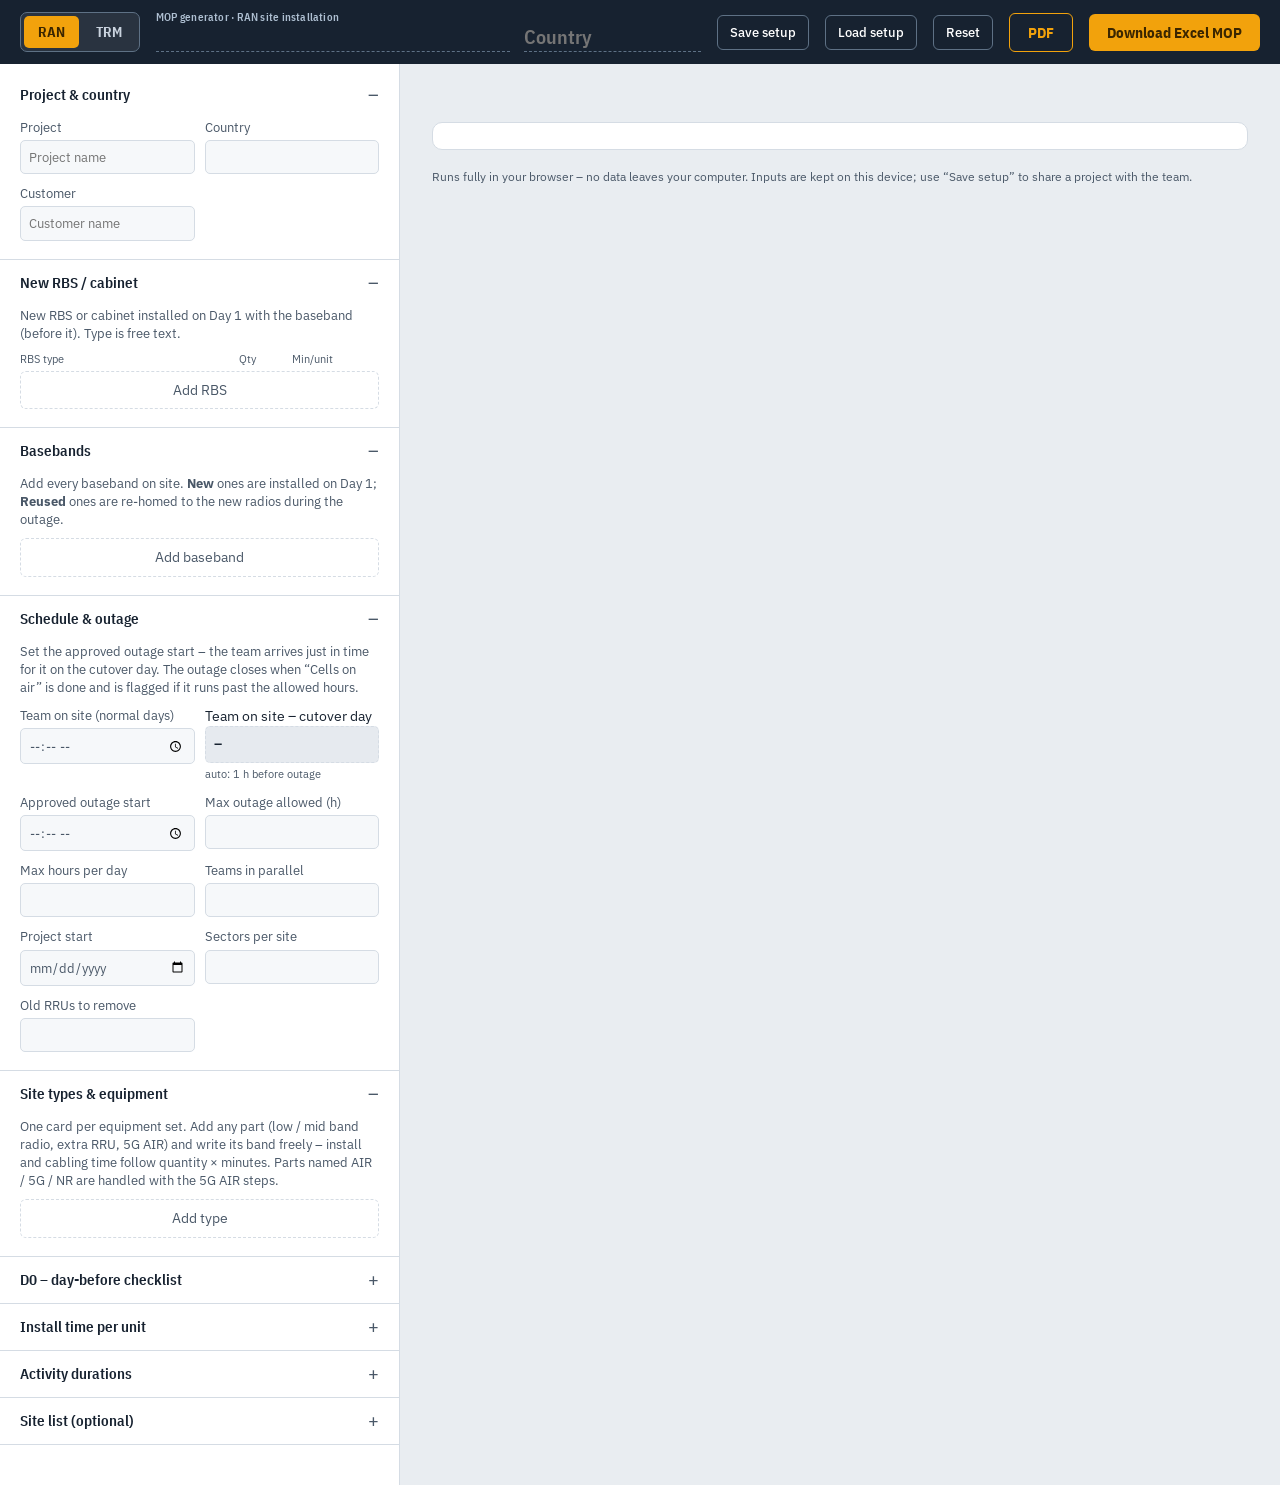
==== index.html @ be4aabaf "UI: Project, Country, Customer fields; remove prefix/weekend/regions" ====
<!doctype html>
<html lang="en">
<head>
<meta charset="utf-8">
<meta name="viewport" content="width=device-width, initial-scale=1, viewport-fit=cover">
<title>MOP Generator – RAN & TRM</title>
<meta name="description" content="Generate time-phased site installation MOPs (Excel) from site types and equipment.">
<meta name="theme-color" content="#172230">
<link rel="manifest" href="manifest.webmanifest">
<link rel="icon" href="icons/icon.svg" type="image/svg+xml">
<link rel="apple-touch-icon" href="icons/icon-192.png">
<link rel="preconnect" href="https://fonts.googleapis.com"><link rel="preconnect" href="https://fonts.gstatic.com" crossorigin>
<link href="https://fonts.googleapis.com/css2?family=IBM+Plex+Sans+Condensed:wght@500;600;700&family=IBM+Plex+Sans:wght@400;500;600&display=swap" rel="stylesheet">
<link rel="stylesheet" href="css/style.css">
</head>
<body>
<div class="start" id="start" hidden>
  <div class="startbox">
    <h1>MOP Generator</h1>
    <p>What are you planning?</p>
    <div class="choices">
      <button class="choice" data-mode="RAN"><b>RAN</b><span>Site installation – radios, 5G AIR, basebands, RBS, cutover</span></button>
      <button class="choice" data-mode="TRM"><b>TRM</b><span>MW link installation – antennas, RAU / ML 6352, ML 66xx IDU, alignment, migration</span></button>
    </div>
    <p class="hint">You can switch any time from the top bar. Each part keeps its own setup.</p>
  </div>
</div>
<header class="bar">
  <div class="seg" role="tablist" aria-label="Domain"><button role="tab" data-mode="RAN">RAN</button><button role="tab" data-mode="TRM">TRM</button></div>
  <div class="mast"><small id="mastSub">MOP generator · site installation</small>
    <div class="titles"><input class="pname" id="pname" data-p="name" aria-label="Project name"><input class="pname cty" data-p="country" list="countries" aria-label="Country" placeholder="Country"></div></div>
  <datalist id="countries"><option>Lebanon</option><option>Egypt</option><option>Saudi Arabia</option><option>United Arab Emirates</option><option>Jordan</option><option>Oman</option><option>Qatar</option><option>Kuwait</option><option>Bahrain</option><option>Iraq</option><option>Palestine</option><option>Türkiye</option><option>South Africa</option><option>Angola</option><option>Zambia</option><option>Kenya</option><option>Nigeria</option><option>Morocco</option><option>Djibouti</option></datalist>
  <button class="ghost" id="exp" title="Save all inputs as a file to share with the team">Save setup</button>
  <label class="ghost" id="impl" title="Load a setup file">Load setup<input type="file" id="imp" accept=".json,application/json" hidden></label>
  <button class="ghost" id="reset" title="Restore the default setup">Reset</button>
  <button class="gen alt" id="pdf" title="Short, easy-to-read MOP for the field team">PDF</button>
  <button class="gen" id="gen">Download Excel MOP</button>
</header>
<div class="wrap">
<aside>
  <details class="sec" open><summary>Project &amp; country</summary><div class="body">
    <div class="grid2">
      <label class="f">Project<input type="text" data-p="name" placeholder="Project name"></label>
      <label class="f">Country<input type="text" data-p="country" list="countries"></label>
      <label class="f">Customer<input type="text" data-p="customer" placeholder="Customer name"></label>
    </div>
  </div></details>
  <details class="sec ran-only" open><summary>New RBS / cabinet</summary><div class="body">
    <p class="hint">New RBS or cabinet installed on Day 1 with the baseband (before it). Type is free text.</p>
    <div class="uh rbh"><span>RBS type</span><span>Qty</span><span>Min/unit</span><span></span></div>
    <div id="rbsList"></div>
    <button class="add" id="addRBS">Add RBS</button>
  </div></details>
  <details class="sec ran-only" open><summary>Basebands</summary><div class="body">
    <p class="hint">Add every baseband on site. <b>New</b> ones are installed on Day 1; <b>Reused</b> ones are re-homed to the new radios during the outage.</p>
    <div id="bbs"></div>
    <button class="add" id="addBB">Add baseband</button>
  </div></details>
  <details class="sec" open><summary>Schedule &amp; outage</summary><div class="body">
    <p class="hint">Set the approved outage start – the team arrives just in time for it on the cutover day. The outage closes when “Cells on air” is done and is flagged if it runs past the allowed hours.</p>
    <div class="grid2">
      
      <label class="f">Team on site (normal days)<input type="time" data-p="arrive"></label>
      <div class="f auto" id="cutLbl">Team on site – cutover day<output id="cutOut">–</output><small>auto: 1 h before outage</small></div>
      <label class="f">Approved outage start<input type="time" data-p="outStart"></label>
      <label class="f">Max outage allowed (h)<input type="number" min="0.5" max="12" step="0.5" data-p="outMax"></label>
      <label class="f">Max hours per day<input type="number" min="4" max="16" step="0.5" data-p="maxHours"></label>
      <label class="f">Teams in parallel<input type="number" min="1" max="30" data-p="teams"></label>
      <label class="f">Project start<input type="date" data-p="startDate"></label>
      <label class="f ran-only">Sectors per site<input type="number" min="1" max="6" data-p="sectors"></label>
      <label class="f ran-only">Old RRUs to remove<input type="number" min="0" max="30" data-p="legacyRRU"></label>
    </div>
  </div></details>
  <details class="sec" open><summary id="typesTitle">Site types &amp; equipment</summary><div class="body">
    <p class="hint trm-only">One card per link type. Pick the swap method (sets the days), then add the parts per link end: antennas (size), radios (RAU / ML 6352) and ML 66xx IDU. Parts named Antenna / dish go to the antenna step, IDU / ML 66xx / NPU / MMU to the indoor step, the rest to the radio step.</p>
    <p class="hint ran-only">One card per equipment set. Add any part (low / mid band radio, extra RRU, 5G AIR) and write its band freely – install and cabling time follow quantity × minutes. Parts named AIR / 5G / NR are handled with the 5G AIR steps.</p>
    <datalist id="roles"></datalist>
    <datalist id="models"></datalist>
    <div id="types"></div>
    <button class="add" id="addType">Add type</button>
  </div></details>
  <details class="sec"><summary>D0 – day-before checklist</summary><div class="body">
    <p class="hint">Off-site preparation the day before (not part of the site timeline). One item per line – printed on the Excel Dashboard.</p>
    <textarea id="d0" rows="6"></textarea>
  </div></details>
  <details class="sec"><summary>Install time per unit</summary><div class="body">
    <p class="hint">Minutes to install one unit (bracket, hoist, fix, ground).</p>
    <div id="equip"></div>
    <button class="add" id="addEq">Add equipment model</button>
    <div style="height:14px"></div>
    <div class="fx"><span>Cabling per radio (min)</span><input type="number" min="0" data-u="cableRadio"></div>
    <div class="fx ran-only"><span>Cabling per AIR (min)</span><input type="number" min="0" data-u="cableAIR"></div>
    <div class="fx ran-only"><span>Dismantle per old RRU (min)</span><input type="number" min="0" data-u="dismantleRRU"></div>
    <div class="fx ran-only"><span>Jumper swap per sector (min)</span><input type="number" min="0" data-u="jumperSector"></div>
  </div></details>
  <details class="sec"><summary>Activity durations</summary><div class="body">
    <p class="hint">Fixed minutes for every other step.</p>
    <div id="fixed"></div>
  </div></details>
  <details class="sec"><summary id="listTitle">Site list (optional)</summary><div class="body">
    <p class="hint ran-only">One site per line: <code>Site ID, Site type, Region</code>. Leave empty to auto-number sites from the counts above.</p>
    <p class="hint trm-only">One link per line: <code>Link ID, Site A, Site B, Link type, Region</code>. Leave empty to auto-number links from the counts above.</p>
    <textarea id="sites" placeholder="LB-001, Type-1, Beirut&#10;LB-002, Type-2, Mount Lebanon"></textarea>
  </div></details>
</aside>
<main>
  <div class="sum" id="sum"></div>
  <div class="totals" id="totals"></div>
  <section class="tl" id="tl" aria-live="polite"></section>
  <p class="foot">Runs fully in your browser – no data leaves your computer. Inputs are kept on this device; use “Save setup” to share a project with the team.</p>
</main>
</div>
<div class="toast" id="toast" role="status"></div>
<datalist id="towerTypes"><option value="Monopole"><option value="Lattice"><option value="Rooftop"><option value="GF (Ground floor)"><option value="Flagpole"><option value="Guyed mast"></datalist>
<datalist id="stepLib"></datalist>

<script src="vendor/exceljs.min.js"></script>
<script src="vendor/jspdf.umd.min.js"></script>
<script src="vendor/jspdf.plugin.autotable.min.js"></script>
<script src="js/core.js"></script>
<script src="js/app.js"></script>
</body>
</html>
---- css/style.css ----
:root{
  --ink:#172230; --ink-2:#4A5868; --line:#D5DCE4; --paper:#E9EDF1; --panel:#FFFFFF; --field:#F6F8FA;
  --amber:#F2A20C; --amber-ink:#3B2600; --red:#D94141; --blue:#3F6FD8; --violet:#8B5CF6; --green:#2F9E44; --teal:#0F766E;
  --shade:#E6EAEF; --focus:#1A73E8;
  --sans:"IBM Plex Sans",system-ui,-apple-system,"Segoe UI",Roboto,Arial,sans-serif;
  --cond:"IBM Plex Sans Condensed","Arial Narrow",var(--sans);
  box-sizing:border-box; padding-top:env(safe-area-inset-top,0px); padding-bottom:env(safe-area-inset-bottom,0px);
}
@media (prefers-color-scheme:dark){:root:not([data-theme="light"]){
  --ink:#E7ECF2; --ink-2:#9AA7B6; --line:#2D3946; --paper:#0F151C; --panel:#17202A; --field:#1D2833; --shade:#222D39; --amber-ink:#2A1A00;}}
:root[data-theme="dark"]{--ink:#E7ECF2; --ink-2:#9AA7B6; --line:#2D3946; --paper:#0F151C; --panel:#17202A; --field:#1D2833; --shade:#222D39; --amber-ink:#2A1A00;}
html{scroll-padding-top:env(safe-area-inset-top,0px)}
*,*::before,*::after{box-sizing:border-box}
body{margin:0;background:var(--paper);color:var(--ink);font:14px/1.45 var(--sans);font-variant-numeric:tabular-nums}
button,input,select,textarea{font:inherit;color:inherit}
:focus-visible{outline:2px solid var(--focus);outline-offset:2px}

/* top bar */
.bar{position:sticky;top:env(safe-area-inset-top,0px);z-index:5;display:flex;gap:16px;align-items:center;padding:12px 20px;background:var(--ink);color:#fff}
[data-theme="dark"] .bar, :root:not([data-theme="light"]) .bar{}
.bar .mast{display:flex;flex-direction:column;min-width:0;flex:1}
.bar .mast small{font:600 11px/1 var(--cond);letter-spacing:.02em;color:#AFC0D2}
.bar input.pname{background:transparent;border:0;border-bottom:1px dashed #5E7185;color:#fff;font:600 20px/1.2 var(--cond);padding:2px 0;min-width:0;width:100%}
.bar .titles{display:flex;gap:14px;align-items:baseline;min-width:0}
.bar .titles .pname{flex:2}.bar .titles .cty{flex:1;max-width:220px;color:var(--amber)}
.bar input.pname:focus{border-bottom-color:var(--amber);outline:none}
.gen{background:var(--amber);color:var(--amber-ink);border:0;border-radius:6px;padding:11px 18px;font:700 15px/1 var(--cond);cursor:pointer;white-space:nowrap}
.gen:hover{filter:brightness(1.06)} .gen:disabled{opacity:.6;cursor:progress}
.ghost{background:transparent;border:1px solid #5E7185;color:#fff;border-radius:6px;padding:10px 12px;cursor:pointer;font:500 13px/1 var(--sans)}

.wrap{display:grid;grid-template-columns:minmax(320px,400px) 1fr;gap:0;min-height:calc(100% - 60px)}
@media (max-width:900px){.wrap{grid-template-columns:1fr}}
aside{border-right:1px solid var(--line);background:var(--panel);padding:8px 0 40px}
main{padding:20px clamp(12px,3vw,32px) 60px;min-width:0}

details.sec{border-bottom:1px solid var(--line)}
details.sec>summary{list-style:none;cursor:pointer;padding:14px 20px;font:600 15px/1.2 var(--cond);display:flex;justify-content:space-between;align-items:center}
details.sec>summary::-webkit-details-marker{display:none}
details.sec>summary::after{content:"+";font:400 18px/1 var(--sans);color:var(--ink-2)}
details.sec[open]>summary::after{content:"–"}
.sec .body{padding:0 20px 18px}
.hint{color:var(--ink-2);font-size:12.5px;margin:0 0 10px}
.grid2{display:grid;grid-template-columns:1fr 1fr;gap:10px}
label.f{display:flex;flex-direction:column;gap:4px;font-size:12.5px;color:var(--ink-2);min-width:0}
.grid2>*,.tcard .row>*,.tcard .head>*,.eq>*,.fx>*{min-width:0}
input[type=text],input[type=number],input[type=time],input[type=date],select,textarea{background:var(--field);border:1px solid var(--line);border-radius:5px;padding:7px 8px;width:100%;min-width:0}
textarea{min-height:110px;resize:vertical;font-size:13px}
input[type=number]{text-align:right}

.tcard{border:1px solid var(--line);border-left:5px solid var(--c);border-radius:6px;padding:10px 12px;margin-bottom:10px;background:var(--panel)}
.tcard .row{display:grid;grid-template-columns:1fr 64px;gap:8px;margin-top:6px;align-items:end}
.tcard .head{display:grid;grid-template-columns:1fr 70px 30px;gap:8px;align-items:end}
.tcard .chk{display:flex;gap:8px;align-items:center;margin-top:8px;font-size:12.5px;color:var(--ink-2)}
.x{background:none;border:0;color:var(--ink-2);font-size:18px;cursor:pointer;padding:4px}
.x:hover{color:var(--red)}
.add{background:none;border:1px dashed var(--line);border-radius:6px;padding:8px;width:100%;cursor:pointer;color:var(--ink-2)}
.add:hover{border-color:var(--ink-2);color:var(--ink)}
.eq{display:grid;grid-template-columns:1fr 70px 64px 26px;gap:6px;margin-bottom:6px;align-items:center}
.fx{display:grid;grid-template-columns:1fr 64px;gap:6px;align-items:center;font-size:12.5px;margin-bottom:4px}

/* summary */
.sum{display:grid;grid-template-columns:repeat(auto-fit,minmax(220px,1fr));gap:12px;margin-bottom:22px}
.tile{background:var(--panel);border:1px solid var(--line);border-radius:8px;padding:12px 14px;cursor:pointer;text-align:left;position:relative}
.tile[aria-pressed="true"]{outline:2px solid var(--c);outline-offset:-1px}
.tile .nm{font:700 16px/1 var(--cond);display:flex;gap:8px;align-items:center}
.tile .nm i{width:10px;height:10px;border-radius:2px;background:var(--c);display:inline-block}
.tile .eqt{font-size:12px;color:var(--ink-2);margin:4px 0 10px;min-height:32px}
.tile dl{display:grid;grid-template-columns:repeat(3,1fr);margin:0;gap:4px}
.tile dt{font-size:11px;color:var(--ink-2)} .tile dd{margin:0;font:600 17px/1.1 var(--cond)}
.tile dd.o{color:var(--red)}
.tile .flag{display:block;margin-top:10px;font-size:11.5px;font-weight:600;color:var(--green)}
.tile .flag.bad{color:var(--red)}
.totals{display:flex;flex-wrap:wrap;gap:8px 28px;margin:-6px 0 22px;color:var(--ink-2);font-size:13px}
.totals b{color:var(--ink);font:600 15px var(--cond)}

/* timeline hero */
.tl{background:var(--panel);border:1px solid var(--line);border-radius:10px;padding:18px 18px 8px}
.tl h2{font:700 22px/1.15 var(--cond);margin:0 0 2px}
.tl .sub{color:var(--ink-2);font-size:13px;margin-bottom:12px}
.legend{display:flex;flex-wrap:wrap;gap:14px;font-size:12px;color:var(--ink-2);margin-bottom:12px}
.legend span::before{content:"";display:inline-block;width:12px;height:8px;border-radius:2px;margin-right:6px;background:var(--k)}
.day{margin:14px 0 18px}
.dayhead{display:flex;justify-content:space-between;align-items:baseline;gap:10px;border-bottom:2px solid var(--ink);padding-bottom:6px;margin-bottom:6px}
.dayhead b{font:700 15px/1.2 var(--cond)} .dayhead span{font:600 13px var(--cond);color:var(--ink-2);white-space:nowrap}
.dayhead span.bad{color:var(--red)}
.scale,.lane{display:grid;grid-template-columns:minmax(120px,210px) 1fr;gap:10px;align-items:center}
.scale .ticks{position:relative;height:18px;font-size:10.5px;color:var(--ink-2)}
.scale .ticks span{position:absolute;transform:translateX(-50%)}
.lane{min-height:24px;border-top:1px solid var(--shade)}
.lane .lb{font-size:12.5px;white-space:nowrap;overflow:hidden;text-overflow:ellipsis}
.lane .lb em{font-style:normal;color:var(--ink-2);margin-right:6px}
.track{position:relative;height:24px;background:linear-gradient(to right,var(--shade) 1px,transparent 1px) 0 0/var(--hr) 100%}
.track .over{position:absolute;top:0;bottom:0;background:repeating-linear-gradient(45deg,transparent 0 5px,rgba(217,65,65,.10) 5px 10px)}
.track .ob{position:absolute;top:0;bottom:0;background:rgba(217,65,65,.08);border-left:1px dashed var(--red);border-right:1px dashed var(--red)}
.bar-a{position:absolute;top:5px;height:14px;border-radius:3px;background:var(--k);font:600 10px/14px var(--cond);color:#fff;padding:0 4px;white-space:nowrap;overflow:hidden;min-width:3px}
.skip{opacity:.45}
.tl .note{font-size:12.5px;color:var(--ink-2);border-top:1px solid var(--line);padding:10px 0 6px;margin-top:8px}

.toast{position:fixed;left:50%;bottom:calc(20px + env(safe-area-inset-bottom,0px));transform:translateX(-50%);background:var(--ink);color:var(--paper);padding:10px 16px;border-radius:6px;font-size:13.5px;opacity:0;pointer-events:none;transition:opacity .2s}
.toast.show{opacity:1}
@media (prefers-reduced-motion:reduce){.toast{transition:none}}
@media (max-width:900px){main{order:-1}aside{border-right:0;border-top:1px solid var(--line)}}
@media (max-width:600px){.scale,.lane{grid-template-columns:96px 1fr}.bar{flex-wrap:wrap}.bar .mast{flex:1 1 100%}.gen{flex:1}.bar .titles{flex-direction:column;gap:2px}.bar .titles .cty{max-width:none;font-size:15px}}
label.ghost{display:inline-flex;align-items:center}
@media (max-width:600px){.ghost{padding:8px 9px;font-size:12px}}
.foot{color:var(--ink-2);font-size:12px;margin-top:18px}

.bb{display:grid;grid-template-columns:1fr 96px 66px 44px 22px;gap:6px;margin-bottom:6px;align-items:center}
.bb>*{min-width:0}
.track .aw{position:absolute;top:0;bottom:0;background:rgba(47,158,68,.12);border-left:2px solid rgba(47,158,68,.6);border-right:2px solid rgba(47,158,68,.6)}

.gen.alt{background:transparent;color:var(--amber);border:1px solid var(--amber)}
.gen.alt:hover{background:rgba(242,162,12,.12)}
.f.auto output{display:block;background:var(--shade);border:1px dashed var(--line);border-radius:5px;padding:7px 8px;font-weight:600;color:var(--ink)}
.f.auto small{font-size:11px;color:var(--ink-2)}

.uh,.un,.rb{display:grid;grid-template-columns:1fr 1.5fr 46px 52px 22px;gap:5px;align-items:center}
.un{grid-template-columns:1fr 46px 52px 22px;grid-template-areas:"role qty min x" "model model model model" "kind kind kind kind";padding:6px 0 4px;border-top:1px dashed var(--line)}
.un [data-uk="role"]{grid-area:role;font-weight:600}.un [data-uk="model"]{grid-area:model}.un [data-uk="qty"]{grid-area:qty}.un [data-uk="min"]{grid-area:min}.un .x{grid-area:x}.un .kind{grid-area:kind}
.uh:not(.rbh){grid-template-columns:1fr 46px 52px 22px}
.uh{font-size:11px;color:var(--ink-2);margin:8px 0 3px}
.un{margin-bottom:2px}.un>*,.rb>*{min-width:0}
.un .kind{grid-column:1/-1;font-style:normal;font-size:10.5px;color:var(--ink-2);margin:-1px 0 5px 2px}
.un .kind.air{color:var(--violet)}
.rb,.rbh{grid-template-columns:1fr 48px 60px 22px}.rb{margin-bottom:6px}
.add.sm{padding:5px;font-size:12.5px;margin-top:4px}

body[data-mode="TRM"] .ran-only{display:none!important}
body:not([data-mode="TRM"]) .trm-only{display:none!important}
.seg{display:inline-flex;background:rgba(255,255,255,.08);border:1px solid #5E7185;border-radius:7px;padding:3px;gap:3px}
.seg button{background:transparent;border:0;color:#C9D3DE;font:700 14px/1 var(--cond);padding:9px 14px;border-radius:5px;cursor:pointer}
.seg button[aria-selected="true"]{background:var(--amber);color:var(--amber-ink)}
.start{position:fixed;inset:0;z-index:20;background:rgba(15,21,28,.72);display:grid;place-items:center;padding:20px}
.start[hidden]{display:none}
.startbox{background:var(--panel);color:var(--ink);border-radius:12px;max-width:720px;width:100%;padding:28px}
.startbox h1{font:700 30px/1.1 var(--cond);margin:0 0 4px}
.startbox>p{margin:0 0 16px;color:var(--ink-2)}
.choices{display:grid;grid-template-columns:1fr 1fr;gap:14px;margin-bottom:14px}
@media (max-width:600px){.choices{grid-template-columns:1fr}}
.choice{text-align:left;border:2px solid var(--line);background:var(--field);border-radius:10px;padding:18px;cursor:pointer;display:flex;flex-direction:column;gap:6px;color:var(--ink)}
.choice:hover{border-color:var(--amber)}
.choice b{font:700 26px/1 var(--cond)}.choice span{font-size:13.5px;color:var(--ink-2)}
.opts{display:grid;grid-template-columns:1fr;gap:6px;margin-top:8px}
.opts .chk{margin-top:0}
.un .kind.ant{color:var(--amber)}.un .kind.idu{color:var(--blue)}

.tile dl.many{grid-template-columns:repeat(auto-fit,minmax(44px,1fr))!important;gap:2px}
.tile dl.many dd{font-size:14.5px}.tile dl.many dt{font-size:10.5px;white-space:nowrap}

.opts.two{grid-template-columns:1fr 92px}
.scale,.lane{grid-template-columns:minmax(120px,210px) 1fr 150px}
.lane .ed{display:flex;gap:4px;align-items:center;justify-content:flex-end;opacity:.35;transition:opacity .15s}
.lane:hover .ed,.lane .ed:focus-within{opacity:1}
.lane .ed select,.lane .ed input{padding:2px 4px;font-size:11.5px;height:24px}
.lane .ed select{width:52px}.lane .ed input{width:52px}
.lane .ed .x{font-size:15px;padding:0 4px}
.tg{font-style:normal;font-size:10px;font-weight:700;margin-left:6px;padding:1px 5px;border-radius:3px}
.tg.add{background:#D3F9D8;color:#2B8A3E}.tg.mvd{background:#E7F0FF;color:#3F6FD8}
.addrow{display:grid;grid-template-columns:1.6fr 1fr 60px 1.3fr auto auto;gap:6px;margin:6px 0 2px;align-items:center}
.addrow input,.addrow select{padding:4px 6px;font-size:12.5px}
.addrow .ao{font-size:12px;color:var(--red);white-space:nowrap}
.tlhead{display:flex;justify-content:space-between;align-items:center;gap:10px;flex-wrap:wrap}
.tlbtn{display:flex;gap:6px}
.ghost2{background:var(--field);border:1px solid var(--line);border-radius:6px;padding:7px 10px;cursor:pointer;font:600 12.5px var(--sans);color:var(--ink)}
.ghost2:hover{border-color:var(--ink-2)}
.removed{margin:8px 0;font-size:12.5px;color:var(--ink-2);display:flex;flex-wrap:wrap;gap:6px;align-items:center}
.chip{background:var(--field);border:1px dashed var(--line);border-radius:12px;padding:3px 9px;font-size:12px;cursor:pointer;color:var(--ink)}
@media (max-width:760px){.scale,.lane{grid-template-columns:90px 1fr 118px}.addrow{grid-template-columns:1fr 1fr}.lane .ed{opacity:1}}

.twr{display:grid;grid-template-columns:1fr 86px;gap:6px;margin-bottom:6px}
.hint.sm.twr-h{margin-top:0;margin-bottom:8px}
.bgopts{padding:8px;background:var(--panel);border:1px solid var(--line);border-radius:8px;margin-top:4px;display:flex;flex-wrap:wrap;gap:8px;font-size:12.5px}
.bgopts label{display:flex;align-items:center;gap:5px;cursor:pointer;white-space:nowrap}
.balwrap{position:relative;display:inline-block}
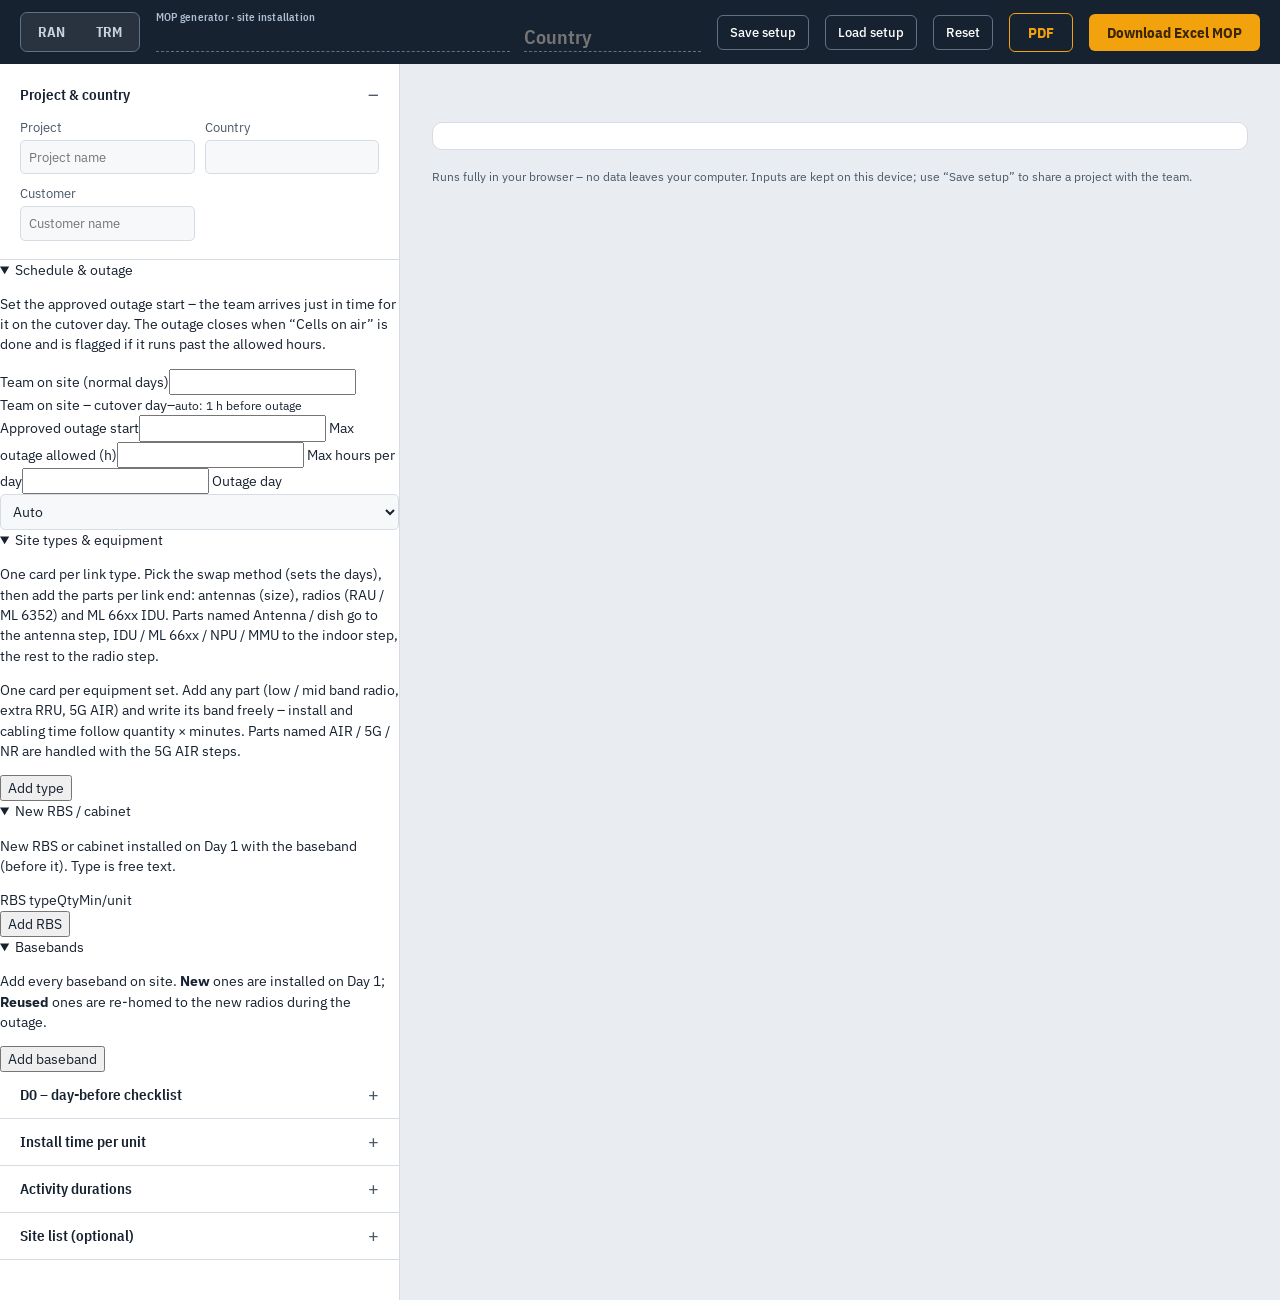
==== commit c1420268: "remove RBS" ====
--- a/index.html
+++ b/index.html
@@ -45,39 +45,36 @@
       <label class="f">Customer<input type="text" data-p="customer" placeholder="Customer name"></label>
     </div>
   </div></details>
-  <details class="sec ran-only" open><summary>New RBS / cabinet</summary><div class="body">
-    <p class="hint">New RBS or cabinet installed on Day 1 with the baseband (before it). Type is free text.</p>
-    <div class="uh rbh"><span>RBS type</span><span>Qty</span><span>Min/unit</span><span></span></div>
-    <div id="rbsList"></div>
-    <button class="add" id="addRBS">Add RBS</button>
-  </div></details>
-  <details class="sec ran-only" open><summary>Basebands</summary><div class="body">
-    <p class="hint">Add every baseband on site. <b>New</b> ones are installed on Day 1; <b>Reused</b> ones are re-homed to the new radios during the outage.</p>
-    <div id="bbs"></div>
-    <button class="add" id="addBB">Add baseband</button>
-  </div></details>
-  <details class="sec" open><summary>Schedule &amp; outage</summary><div class="body">
-    <p class="hint">Set the approved outage start – the team arrives just in time for it on the cutover day. The outage closes when “Cells on air” is done and is flagged if it runs past the allowed hours.</p>
-    <div class="grid2">
-      
-      <label class="f">Team on site (normal days)<input type="time" data-p="arrive"></label>
-      <div class="f auto" id="cutLbl">Team on site – cutover day<output id="cutOut">–</output><small>auto: 1 h before outage</small></div>
-      <label class="f">Approved outage start<input type="time" data-p="outStart"></label>
-      <label class="f">Max outage allowed (h)<input type="number" min="0.5" max="12" step="0.5" data-p="outMax"></label>
-      <label class="f">Max hours per day<input type="number" min="4" max="16" step="0.5" data-p="maxHours"></label>
-      <label class="f">Teams in parallel<input type="number" min="1" max="30" data-p="teams"></label>
-      <label class="f">Project start<input type="date" data-p="startDate"></label>
-      <label class="f ran-only">Sectors per site<input type="number" min="1" max="6" data-p="sectors"></label>
-      <label class="f ran-only">Old RRUs to remove<input type="number" min="0" max="30" data-p="legacyRRU"></label>
+  <details class=”sec” open><summary>Schedule &amp; outage</summary><div class=”body”>
+    <p class=”hint”>Set the approved outage start – the team arrives just in time for it on the cutover day. The outage closes when “Cells on air” is done and is flagged if it runs past the allowed hours.</p>
+    <div class=”grid2”>
+
+      <label class=”f”>Team on site (normal days)<input type=”time” data-p=”arrive”></label>
+      <div class=”f auto” id=”cutLbl”>Team on site – cutover day<output id=”cutOut”>–</output><small>auto: 1 h before outage</small></div>
+      <label class=”f”>Approved outage start<input type=”time” data-p=”outStart”></label>
+      <label class=”f”>Max outage allowed (h)<input type=”number” min=”0.5” max=”12” step=”0.5” data-p=”outMax”></label>
+      <label class=”f”>Max hours per day<input type=”number” min=”4” max=”16” step=”0.5” data-p=”maxHours”></label>
+      <label class=”f ran-only”>Outage day<select data-p=”cutDay”><option value=”0”>Auto</option><option value=”1”>Day 1</option><option value=”2”>Day 2</option><option value=”3”>Day 3</option><option value=”4”>Day 4</option></select></label>
     </div>
   </div></details>
-  <details class="sec" open><summary id="typesTitle">Site types &amp; equipment</summary><div class="body">
-    <p class="hint trm-only">One card per link type. Pick the swap method (sets the days), then add the parts per link end: antennas (size), radios (RAU / ML 6352) and ML 66xx IDU. Parts named Antenna / dish go to the antenna step, IDU / ML 66xx / NPU / MMU to the indoor step, the rest to the radio step.</p>
-    <p class="hint ran-only">One card per equipment set. Add any part (low / mid band radio, extra RRU, 5G AIR) and write its band freely – install and cabling time follow quantity × minutes. Parts named AIR / 5G / NR are handled with the 5G AIR steps.</p>
-    <datalist id="roles"></datalist>
-    <datalist id="models"></datalist>
-    <div id="types"></div>
-    <button class="add" id="addType">Add type</button>
+  <details class=”sec” open><summary id=”typesTitle”>Site types &amp; equipment</summary><div class=”body”>
+    <p class=”hint trm-only”>One card per link type. Pick the swap method (sets the days), then add the parts per link end: antennas (size), radios (RAU / ML 6352) and ML 66xx IDU. Parts named Antenna / dish go to the antenna step, IDU / ML 66xx / NPU / MMU to the indoor step, the rest to the radio step.</p>
+    <p class=”hint ran-only”>One card per equipment set. Add any part (low / mid band radio, extra RRU, 5G AIR) and write its band freely – install and cabling time follow quantity × minutes. Parts named AIR / 5G / NR are handled with the 5G AIR steps.</p>
+    <datalist id=”roles”></datalist>
+    <datalist id=”models”></datalist>
+    <div id=”types”></div>
+    <button class=”add” id=”addType”>Add type</button>
+  </div></details>
+  <details class=”sec ran-only” open><summary>New RBS / cabinet</summary><div class=”body”>
+    <p class=”hint”>New RBS or cabinet installed on Day 1 with the baseband (before it). Type is free text.</p>
+    <div class=”uh rbh”><span>RBS type</span><span>Qty</span><span>Min/unit</span><span></span></div>
+    <div id=”rbsList”></div>
+    <button class=”add” id=”addRBS”>Add RBS</button>
+  </div></details>
+  <details class=”sec ran-only” open><summary>Basebands</summary><div class=”body”>
+    <p class=”hint”>Add every baseband on site. <b>New</b> ones are installed on Day 1; <b>Reused</b> ones are re-homed to the new radios during the outage.</p>
+    <div id=”bbs”></div>
+    <button class=”add” id=”addBB”>Add baseband</button>
   </div></details>
   <details class="sec"><summary>D0 – day-before checklist</summary><div class="body">
     <p class="hint">Off-site preparation the day before (not part of the site timeline). One item per line – printed on the Excel Dashboard.</p>
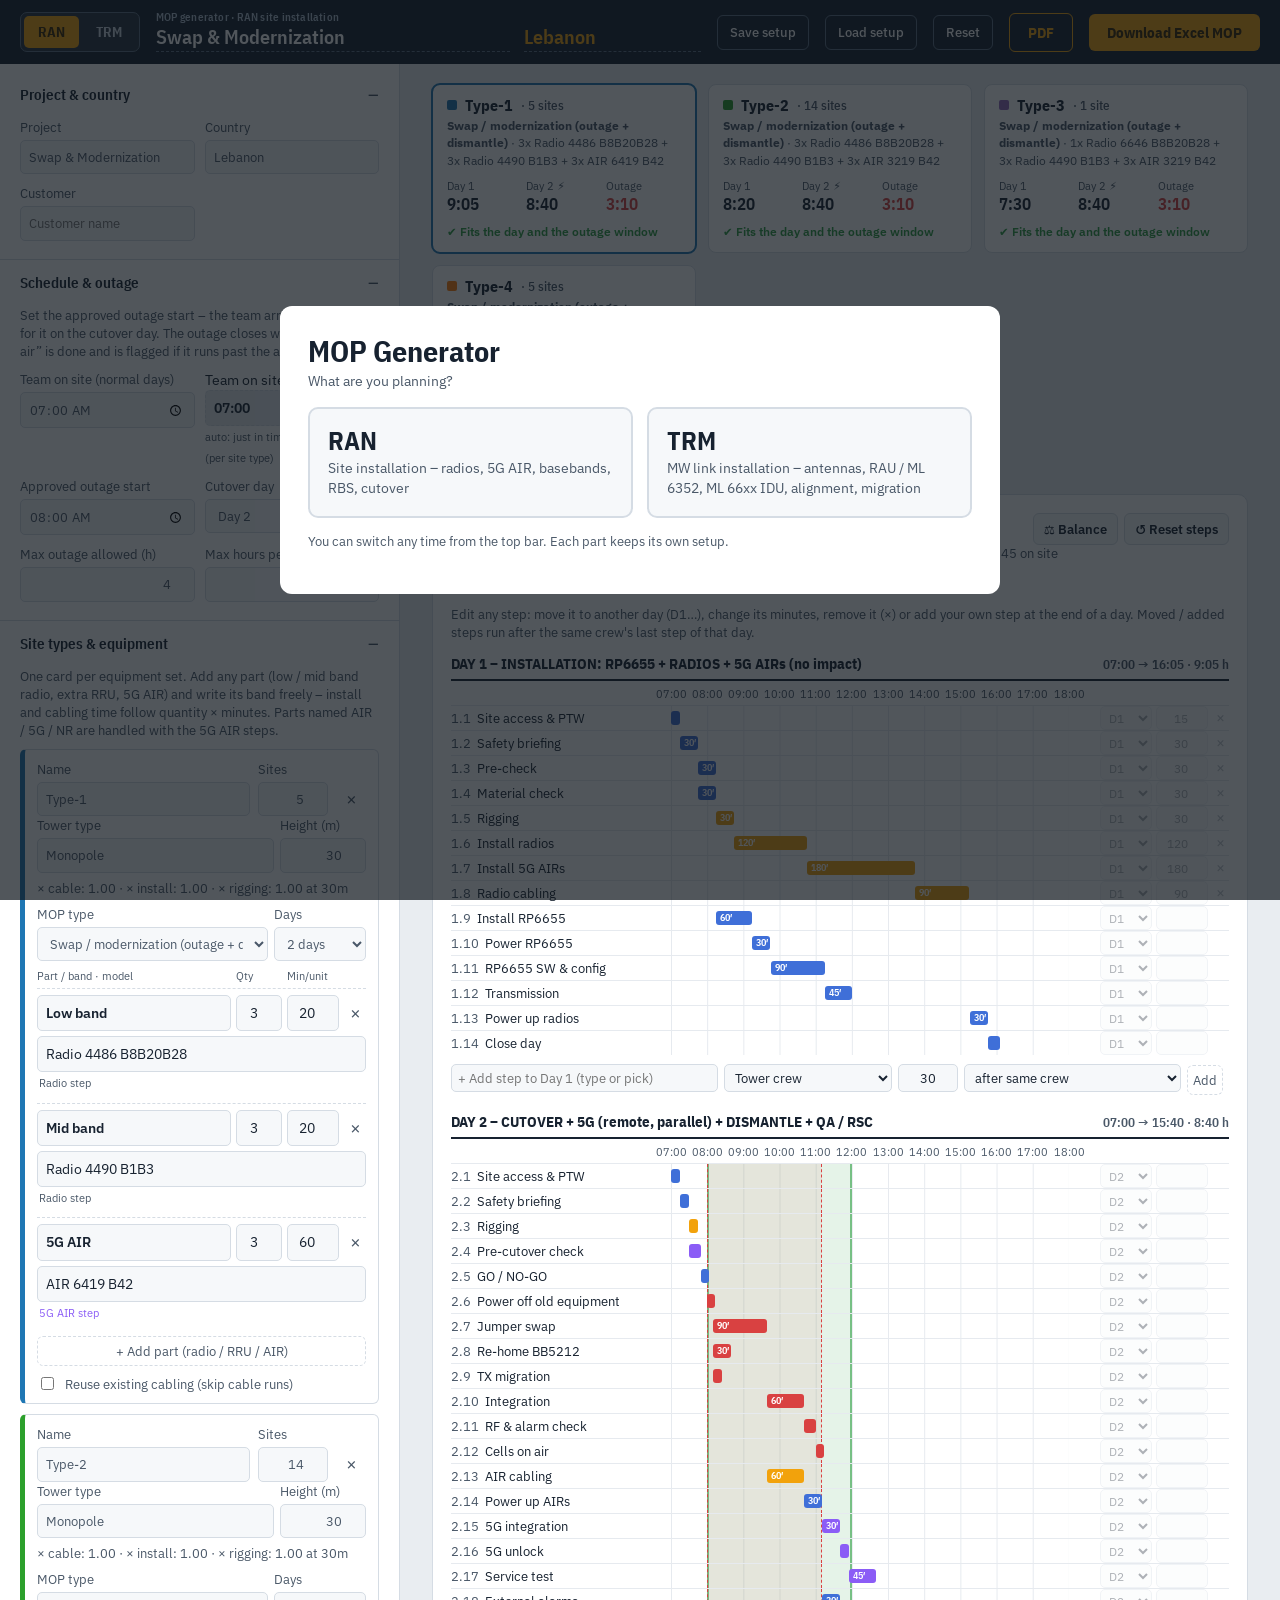
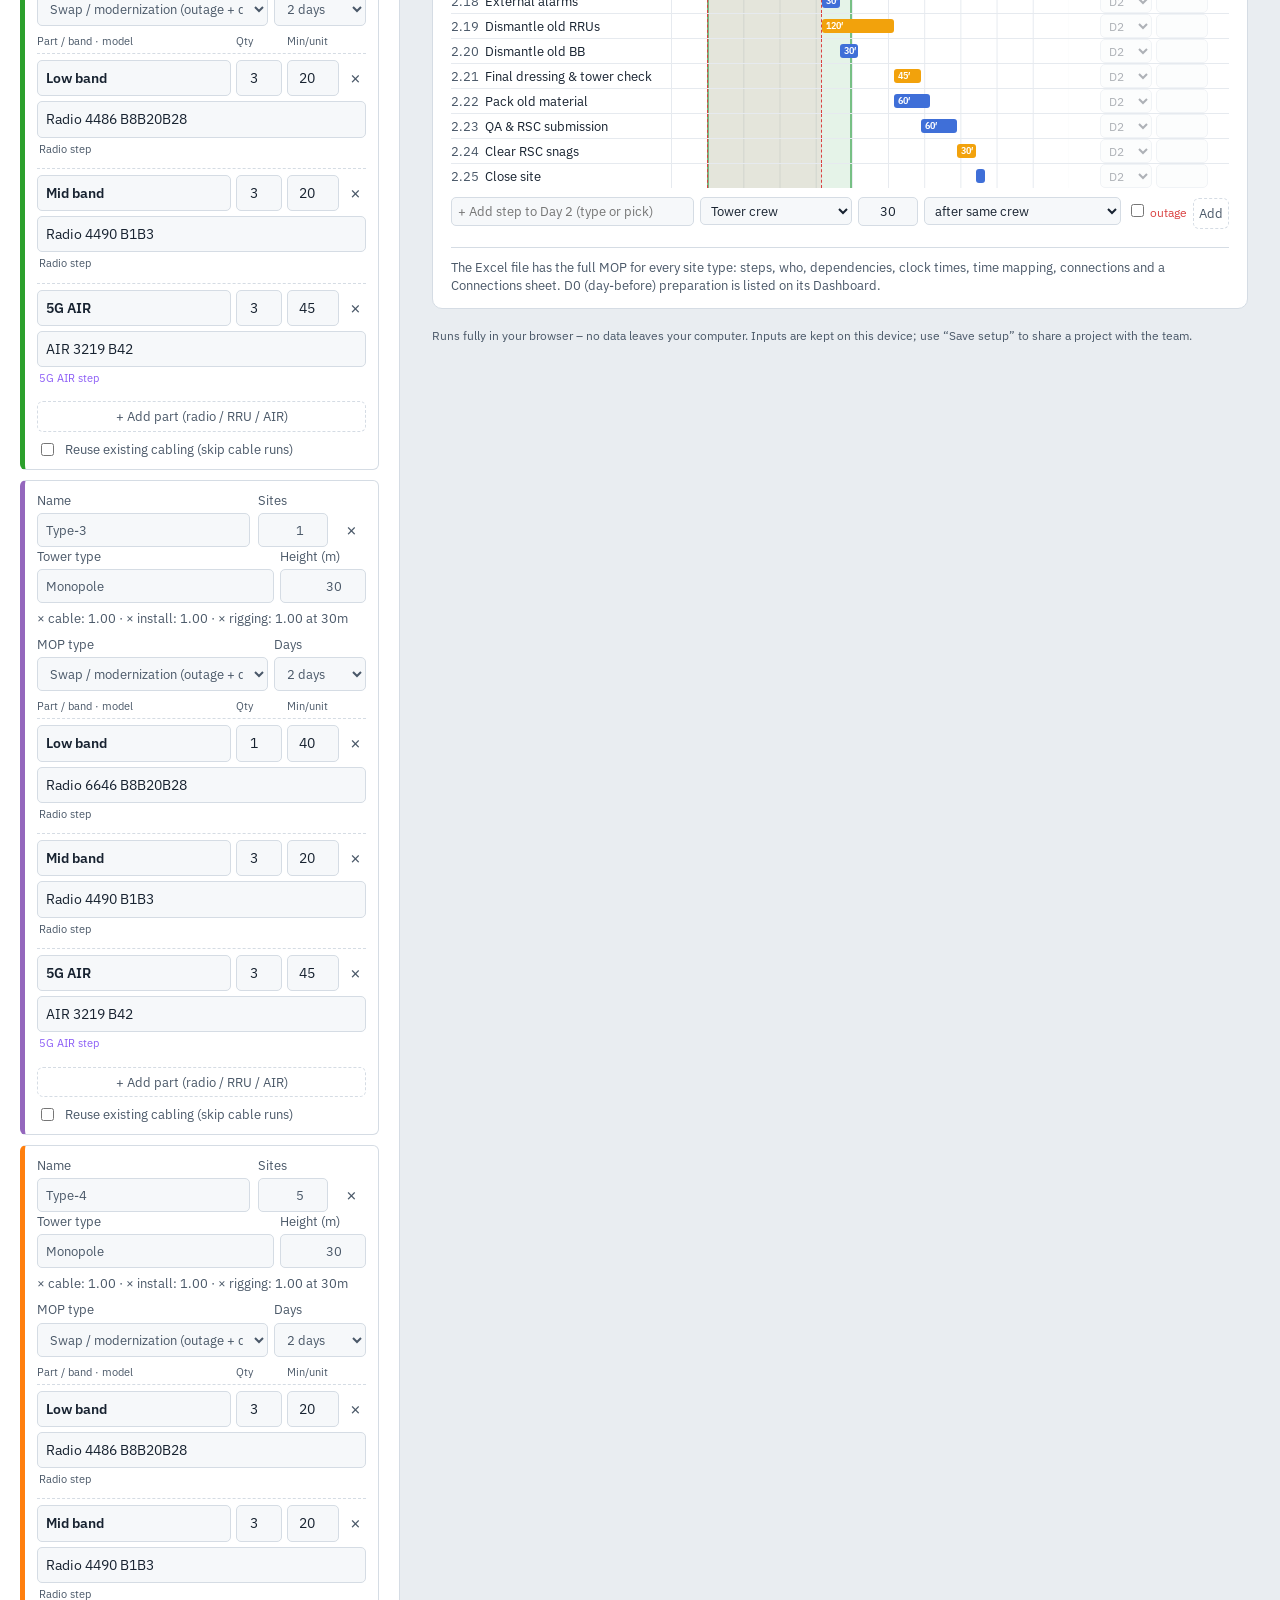
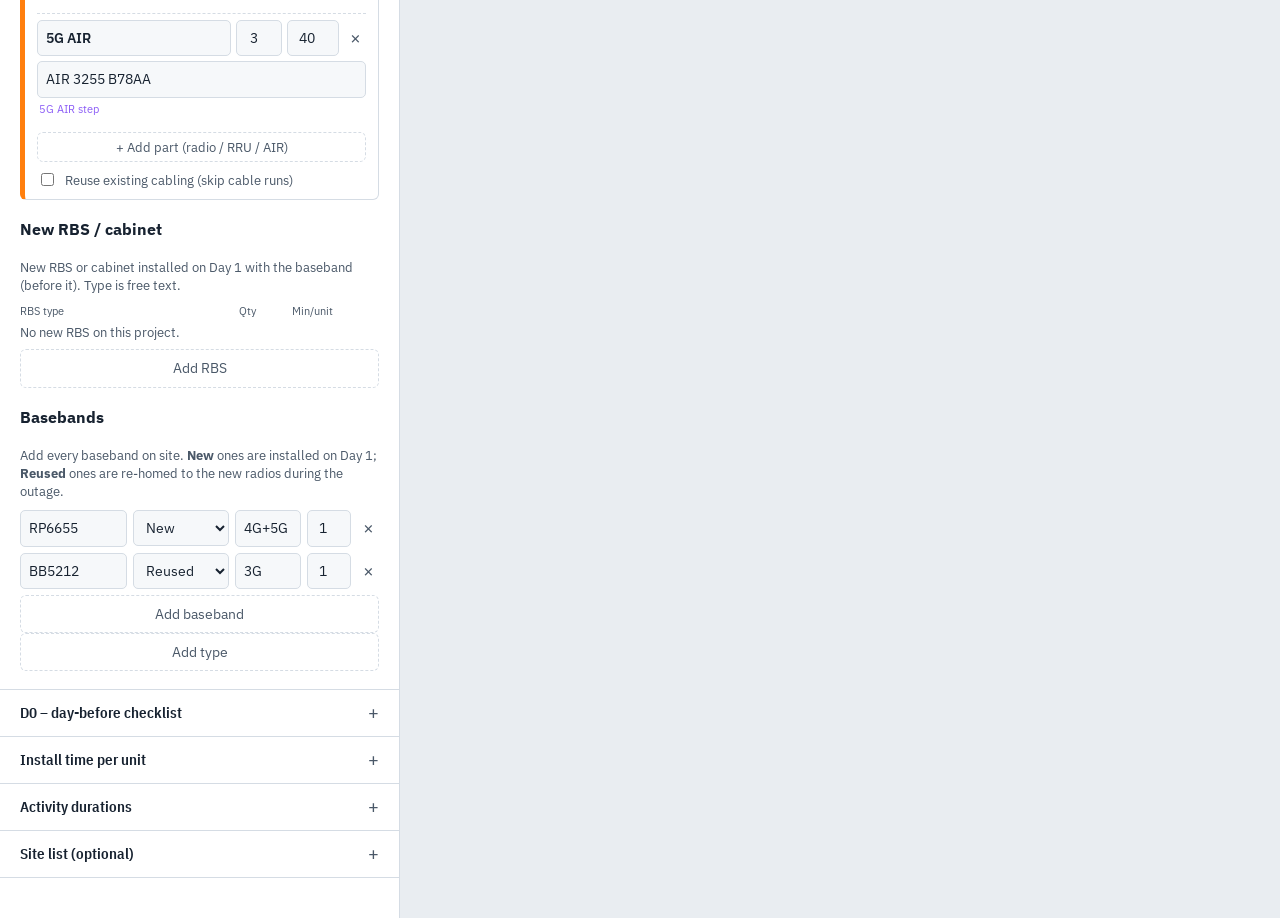
==== commit d3c8308f: "try bug" ====
--- a/index.html
+++ b/index.html
@@ -45,36 +45,30 @@
       <label class="f">Customer<input type="text" data-p="customer" placeholder="Customer name"></label>
     </div>
   </div></details>
-  <details class=”sec” open><summary>Schedule &amp; outage</summary><div class=”body”>
-    <p class=”hint”>Set the approved outage start – the team arrives just in time for it on the cutover day. The outage closes when “Cells on air” is done and is flagged if it runs past the allowed hours.</p>
-    <div class=”grid2”>
-
-      <label class=”f”>Team on site (normal days)<input type=”time” data-p=”arrive”></label>
-      <div class=”f auto” id=”cutLbl”>Team on site – cutover day<output id=”cutOut”>–</output><small>auto: 1 h before outage</small></div>
-      <label class=”f”>Approved outage start<input type=”time” data-p=”outStart”></label>
-      <label class=”f”>Max outage allowed (h)<input type=”number” min=”0.5” max=”12” step=”0.5” data-p=”outMax”></label>
-      <label class=”f”>Max hours per day<input type=”number” min=”4” max=”16” step=”0.5” data-p=”maxHours”></label>
-      <label class=”f ran-only”>Outage day<select data-p=”cutDay”><option value=”0”>Auto</option><option value=”1”>Day 1</option><option value=”2”>Day 2</option><option value=”3”>Day 3</option><option value=”4”>Day 4</option></select></label>
+  <details class="sec" open><summary>Schedule &amp; outage</summary><div class="body">
+    <p class="hint">Set the approved outage start – the team arrives just in time for it on the cutover day. The outage closes when “Cells on air” is done and is flagged if it runs past the allowed hours.</p>
+    <div class="grid2">
+      
+      <label class="f">Team on site (normal days)<input type="time" data-p="arrive"></label>
+      <div class="f auto" id="cutLbl">Team on site – cutover day<output id="cutOut">–</output><small>auto: 1 h before outage</small></div>
+      <label class="f">Approved outage start<input type="time" data-p="outStart"></label>
+      <label class="f ran-only">Cutover day<select data-p="outageDay"><option value="0">No outage</option><option value="1">Day 1</option><option value="2">Day 2</option><option value="3">Day 3</option><option value="4">Day 4</option></select></label>
+      <label class="f">Max outage allowed (h)<input type="number" min="0.5" max="12" step="0.5" data-p="outMax"></label>
+      <label class="f">Max hours per day<input type="number" min="4" max="16" step="0.5" data-p="maxHours"></label>
     </div>
   </div></details>
-  <details class=”sec” open><summary id=”typesTitle”>Site types &amp; equipment</summary><div class=”body”>
-    <p class=”hint trm-only”>One card per link type. Pick the swap method (sets the days), then add the parts per link end: antennas (size), radios (RAU / ML 6352) and ML 66xx IDU. Parts named Antenna / dish go to the antenna step, IDU / ML 66xx / NPU / MMU to the indoor step, the rest to the radio step.</p>
-    <p class=”hint ran-only”>One card per equipment set. Add any part (low / mid band radio, extra RRU, 5G AIR) and write its band freely – install and cabling time follow quantity × minutes. Parts named AIR / 5G / NR are handled with the 5G AIR steps.</p>
-    <datalist id=”roles”></datalist>
-    <datalist id=”models”></datalist>
-    <div id=”types”></div>
-    <button class=”add” id=”addType”>Add type</button>
-  </div></details>
-  <details class=”sec ran-only” open><summary>New RBS / cabinet</summary><div class=”body”>
-    <p class=”hint”>New RBS or cabinet installed on Day 1 with the baseband (before it). Type is free text.</p>
-    <div class=”uh rbh”><span>RBS type</span><span>Qty</span><span>Min/unit</span><span></span></div>
-    <div id=”rbsList”></div>
-    <button class=”add” id=”addRBS”>Add RBS</button>
-  </div></details>
-  <details class=”sec ran-only” open><summary>Basebands</summary><div class=”body”>
-    <p class=”hint”>Add every baseband on site. <b>New</b> ones are installed on Day 1; <b>Reused</b> ones are re-homed to the new radios during the outage.</p>
-    <div id=”bbs”></div>
-    <button class=”add” id=”addBB”>Add baseband</button>
+  <details class="sec" open><summary id="typesTitle">Site types &amp; equipment</summary><div class="body">
+    <p class="hint trm-only">One card per link type. Pick the swap method (sets the days), then add the parts per link end: antennas (size), radios (RAU / ML 6352) and ML 66xx IDU. Parts named Antenna / dish go to the antenna step, IDU / ML 66xx / NPU / MMU to the indoor step, the rest to the radio step.</p>
+    <p class="hint ran-only">One card per equipment set. Add any part (low / mid band radio, extra RRU, 5G AIR) and write its band freely – install and cabling time follow quantity × minutes. Parts named AIR / 5G / NR are handled with the 5G AIR steps.</p>
+    <datalist id="roles"></datalist>
+    <datalist id="models"></datalist>
+    <div id="types"></div>
+    <div class="ran-only" style="margin-top:18px"><h3>New RBS / cabinet</h3>
+    <p class="hint">New RBS or cabinet installed on Day 1 with the baseband (before it). Type is free text.</p>
+    <div class="uh rbh"><span>RBS type</span><span>Qty</span><span>Min/unit</span><span></span></div>
+    <div id="rbsList"></div><button class="add" id="addRBS">Add RBS</button></div>
+    <div class="ran-only" style="margin-top:18px"><h3>Basebands</h3><p class="hint">Add every baseband on site. <b>New</b> ones are installed on Day 1; <b>Reused</b> ones are re-homed to the new radios during the outage.</p><div id="bbs"></div><button class="add" id="addBB">Add baseband</button></div>
+    <button class="add" id="addType">Add type</button>
   </div></details>
   <details class="sec"><summary>D0 – day-before checklist</summary><div class="body">
     <p class="hint">Off-site preparation the day before (not part of the site timeline). One item per line – printed on the Excel Dashboard.</p>
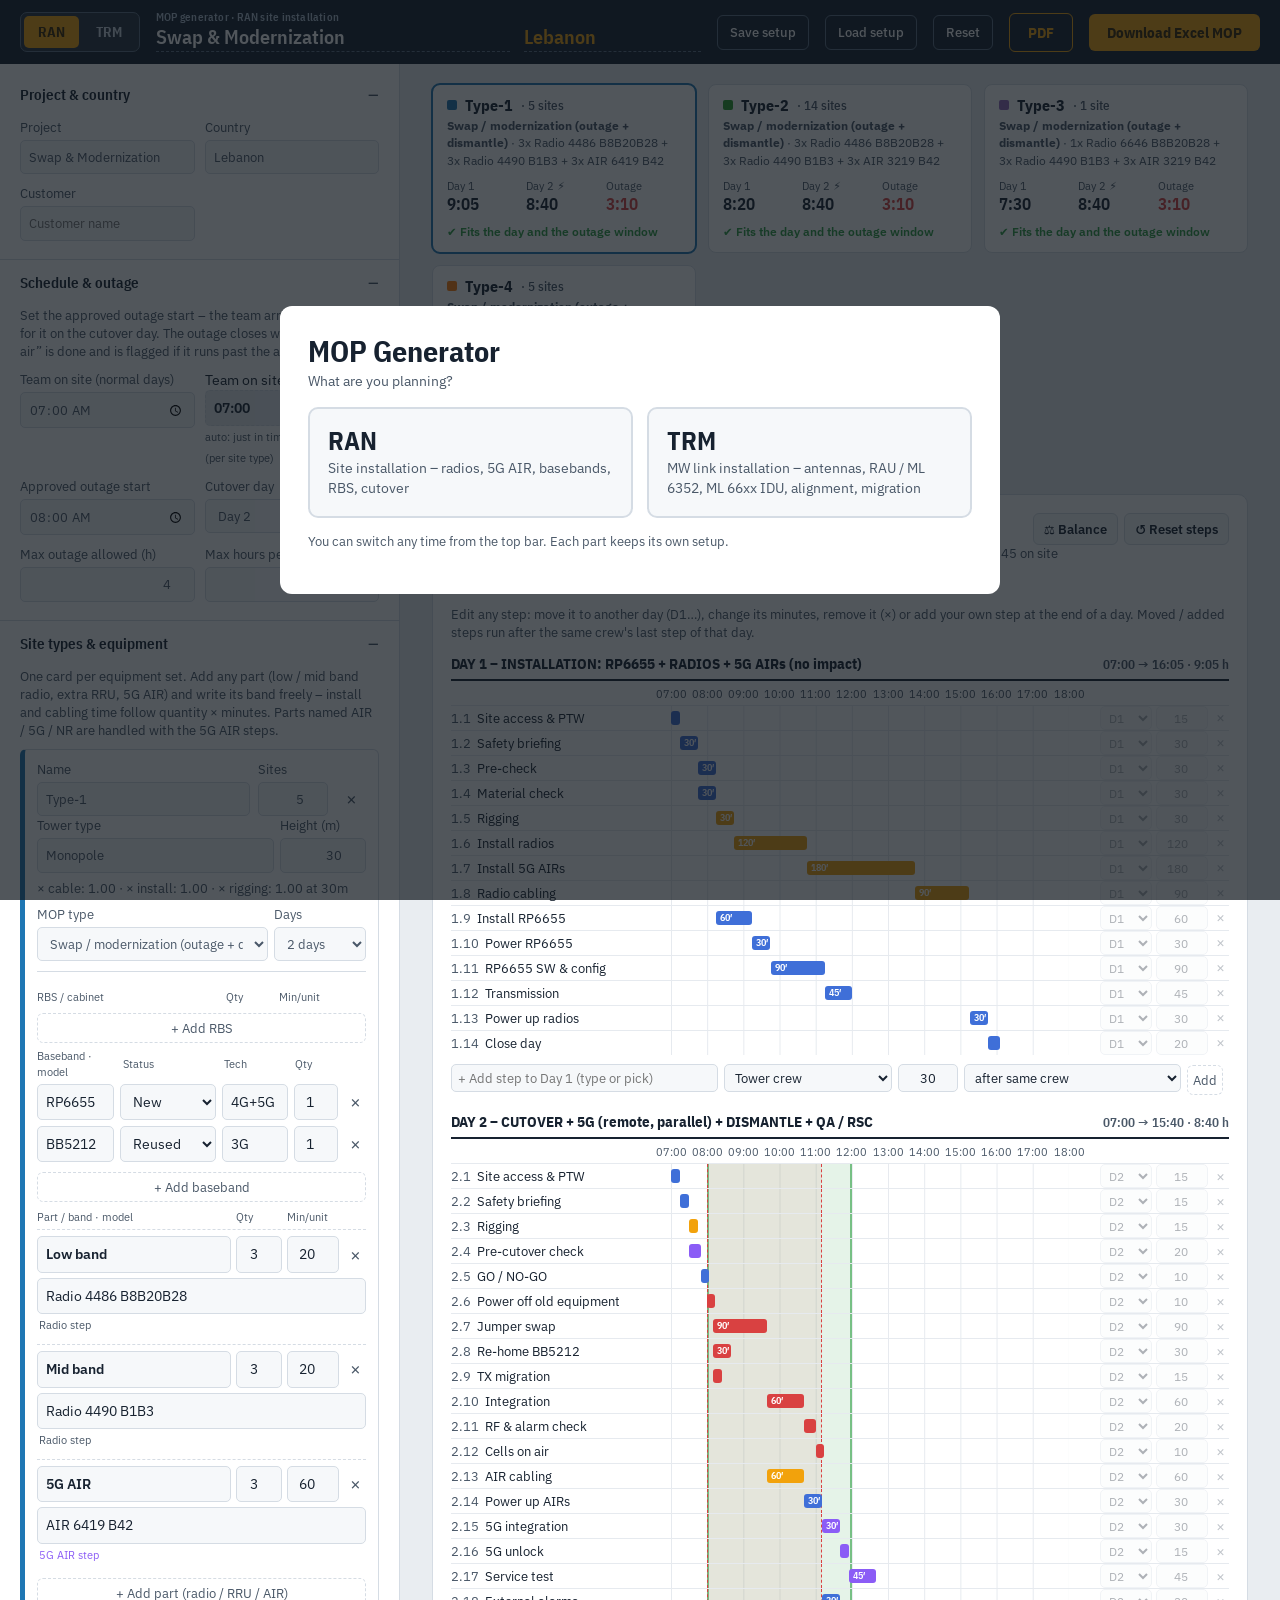
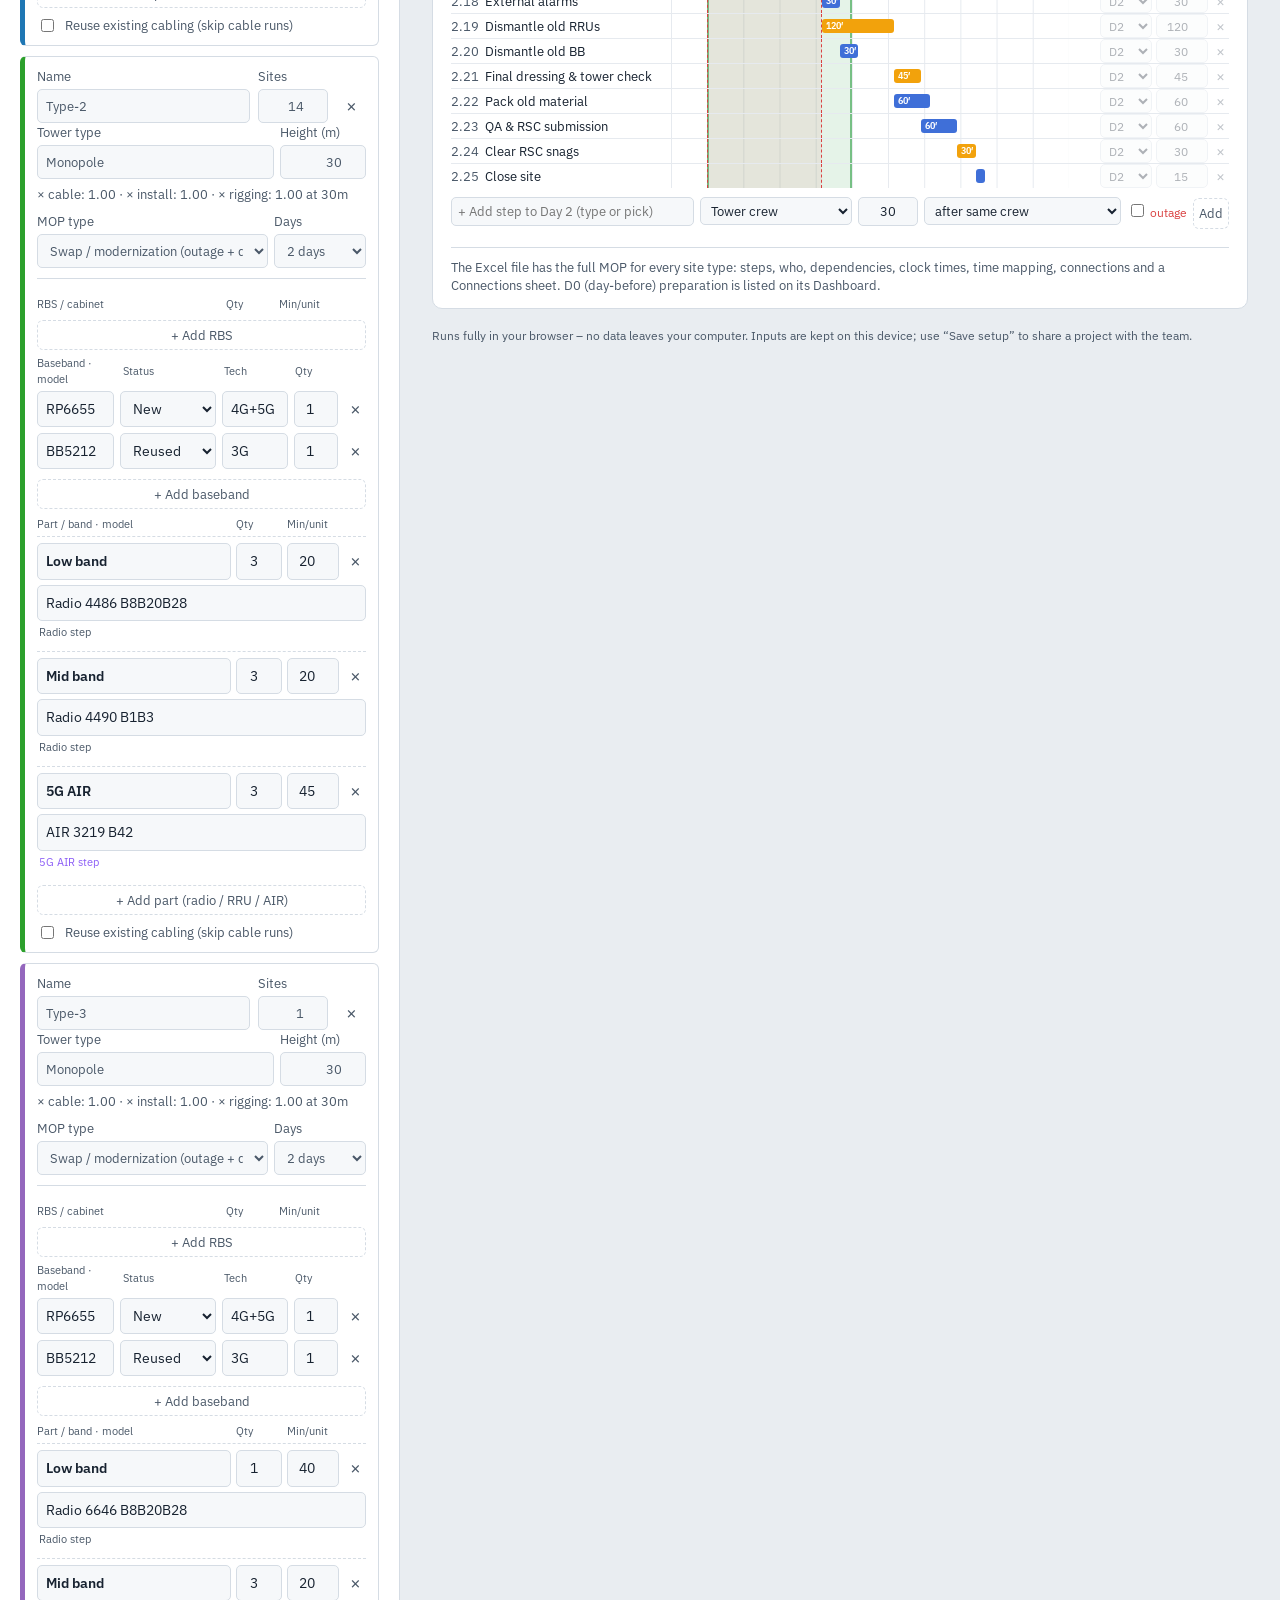
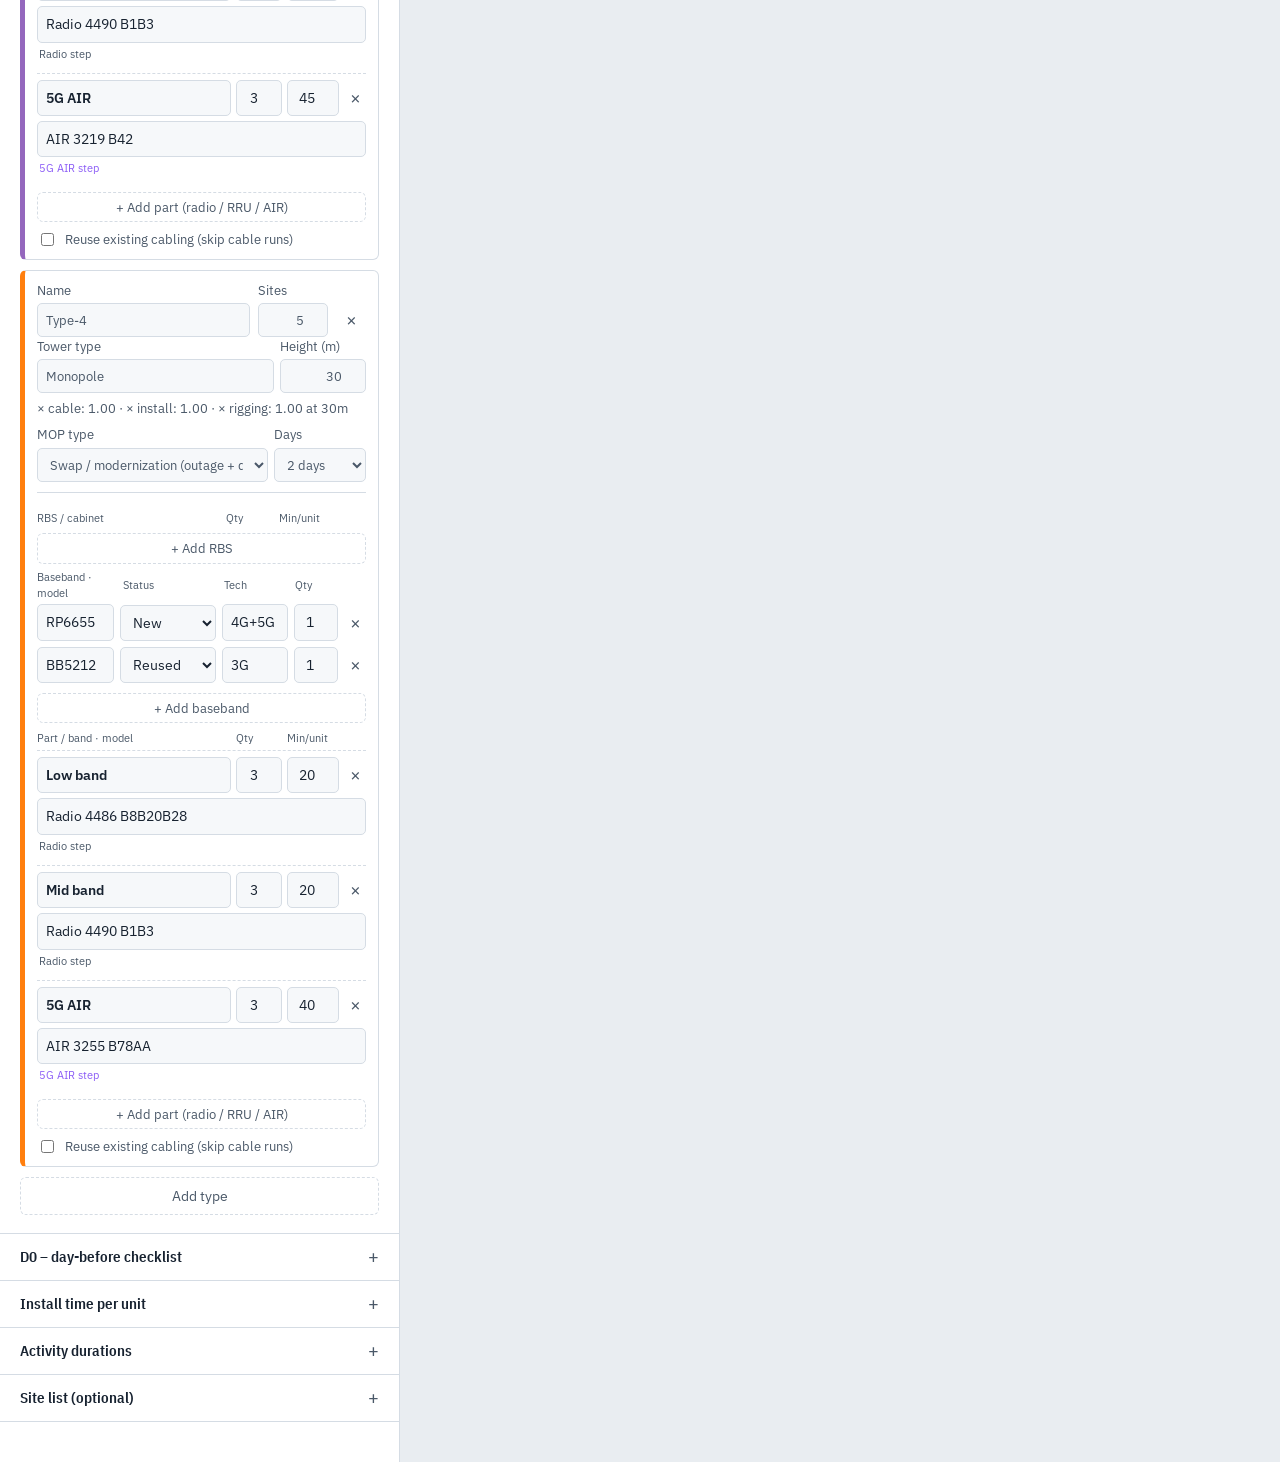
==== commit 7dc3f3a1: "fix outagedate" ====
--- a/index.html
+++ b/index.html
@@ -63,11 +63,6 @@
     <datalist id="roles"></datalist>
     <datalist id="models"></datalist>
     <div id="types"></div>
-    <div class="ran-only" style="margin-top:18px"><h3>New RBS / cabinet</h3>
-    <p class="hint">New RBS or cabinet installed on Day 1 with the baseband (before it). Type is free text.</p>
-    <div class="uh rbh"><span>RBS type</span><span>Qty</span><span>Min/unit</span><span></span></div>
-    <div id="rbsList"></div><button class="add" id="addRBS">Add RBS</button></div>
-    <div class="ran-only" style="margin-top:18px"><h3>Basebands</h3><p class="hint">Add every baseband on site. <b>New</b> ones are installed on Day 1; <b>Reused</b> ones are re-homed to the new radios during the outage.</p><div id="bbs"></div><button class="add" id="addBB">Add baseband</button></div>
     <button class="add" id="addType">Add type</button>
   </div></details>
   <details class="sec"><summary>D0 – day-before checklist</summary><div class="body">
--- a/css/style.css
+++ b/css/style.css
@@ -123,6 +123,8 @@
 .un .kind{grid-column:1/-1;font-style:normal;font-size:10.5px;color:var(--ink-2);margin:-1px 0 5px 2px}
 .un .kind.air{color:var(--violet)}
 .rb,.rbh{grid-template-columns:1fr 48px 60px 22px}.rb{margin-bottom:6px}
+.uh.bbh{grid-template-columns:1fr 96px 66px 44px 22px}
+.rbs-bb-wrap{margin-top:10px;padding-top:10px;border-top:1px solid var(--line)}
 .add.sm{padding:5px;font-size:12.5px;margin-top:4px}
 
 body[data-mode="TRM"] .ran-only{display:none!important}
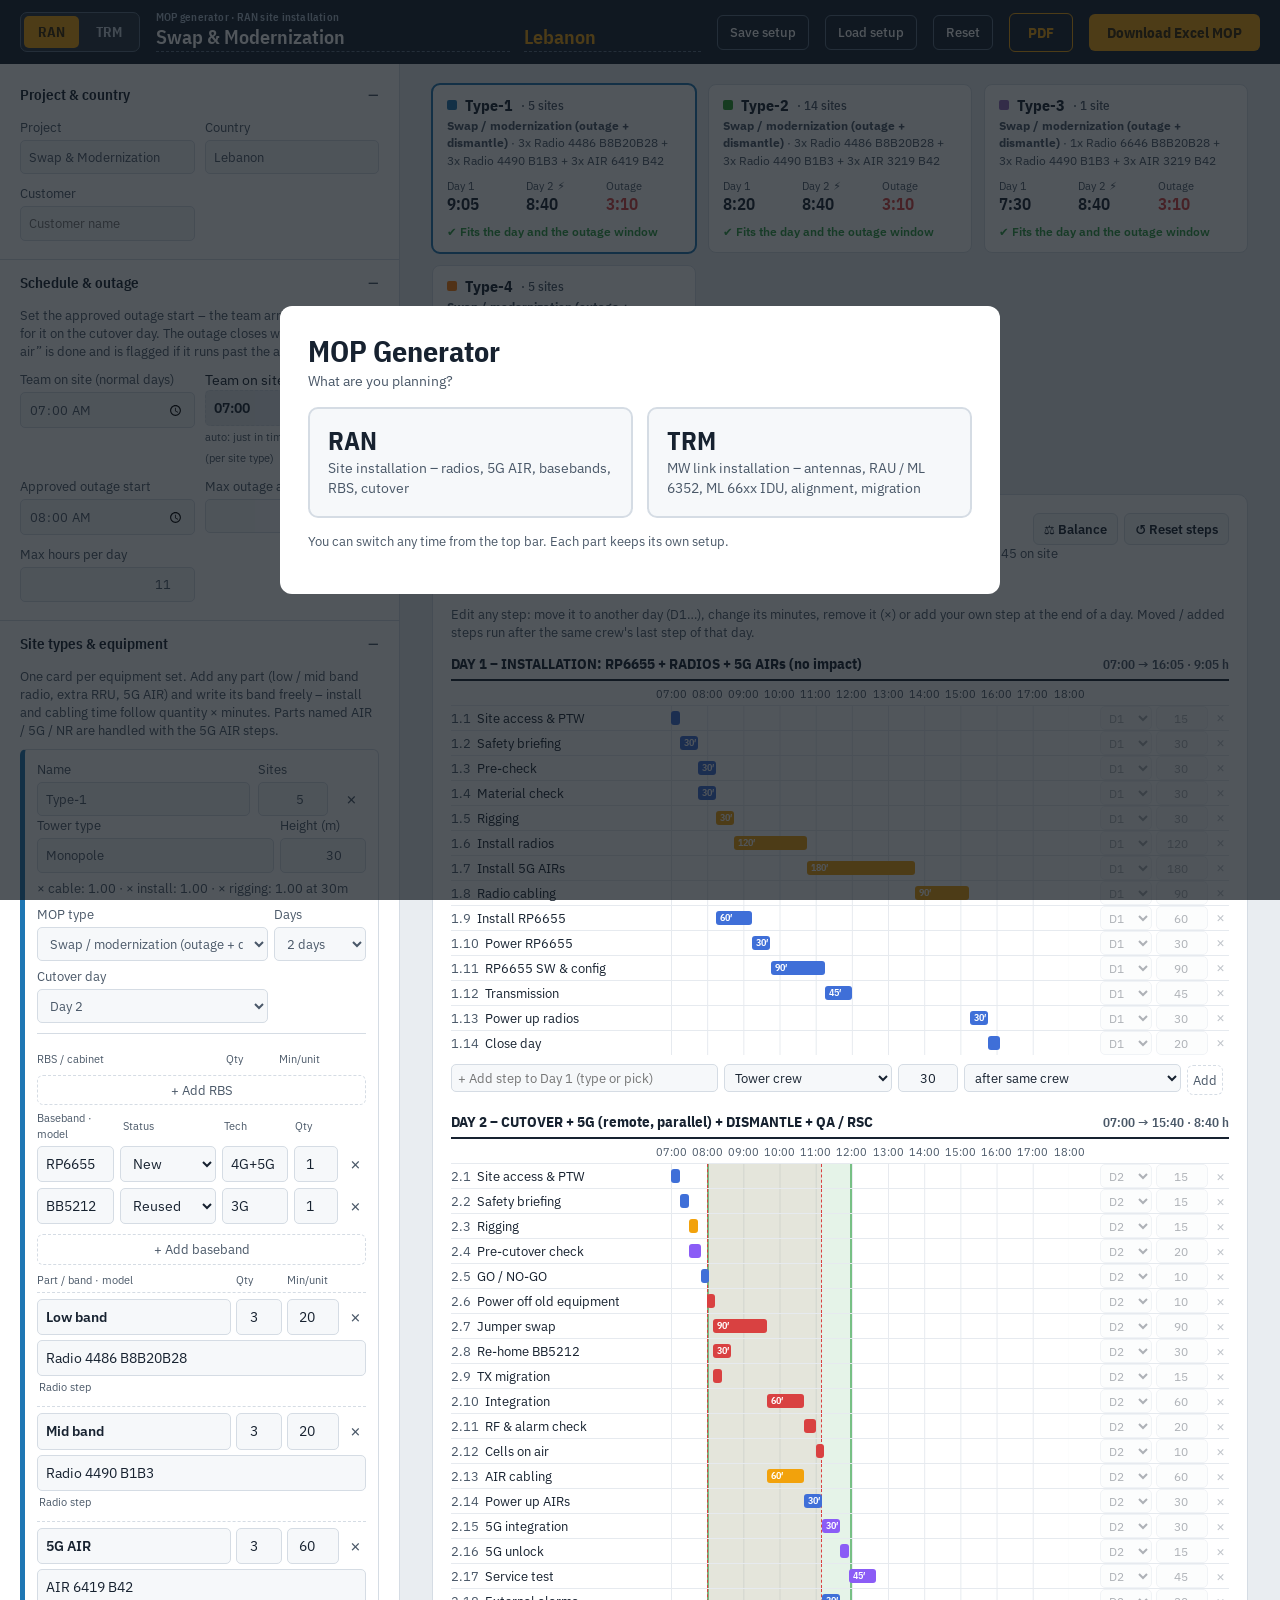
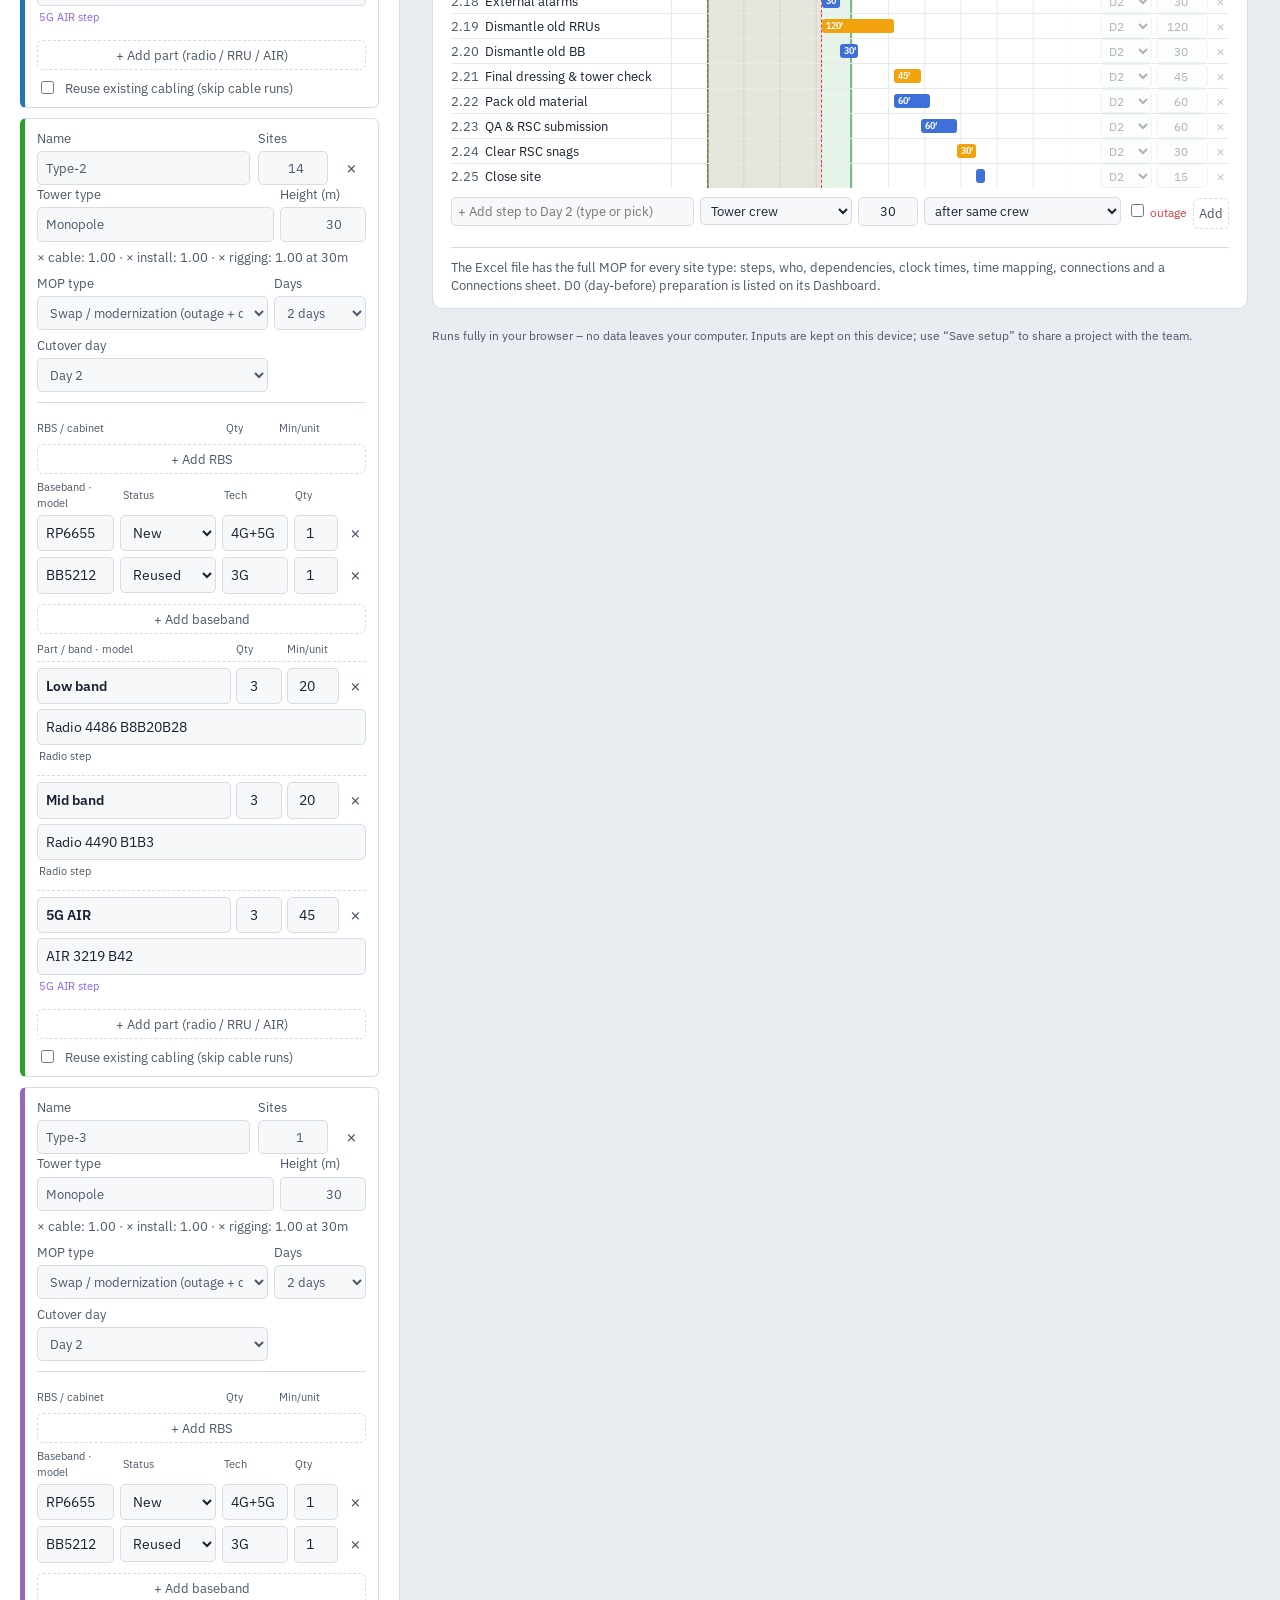
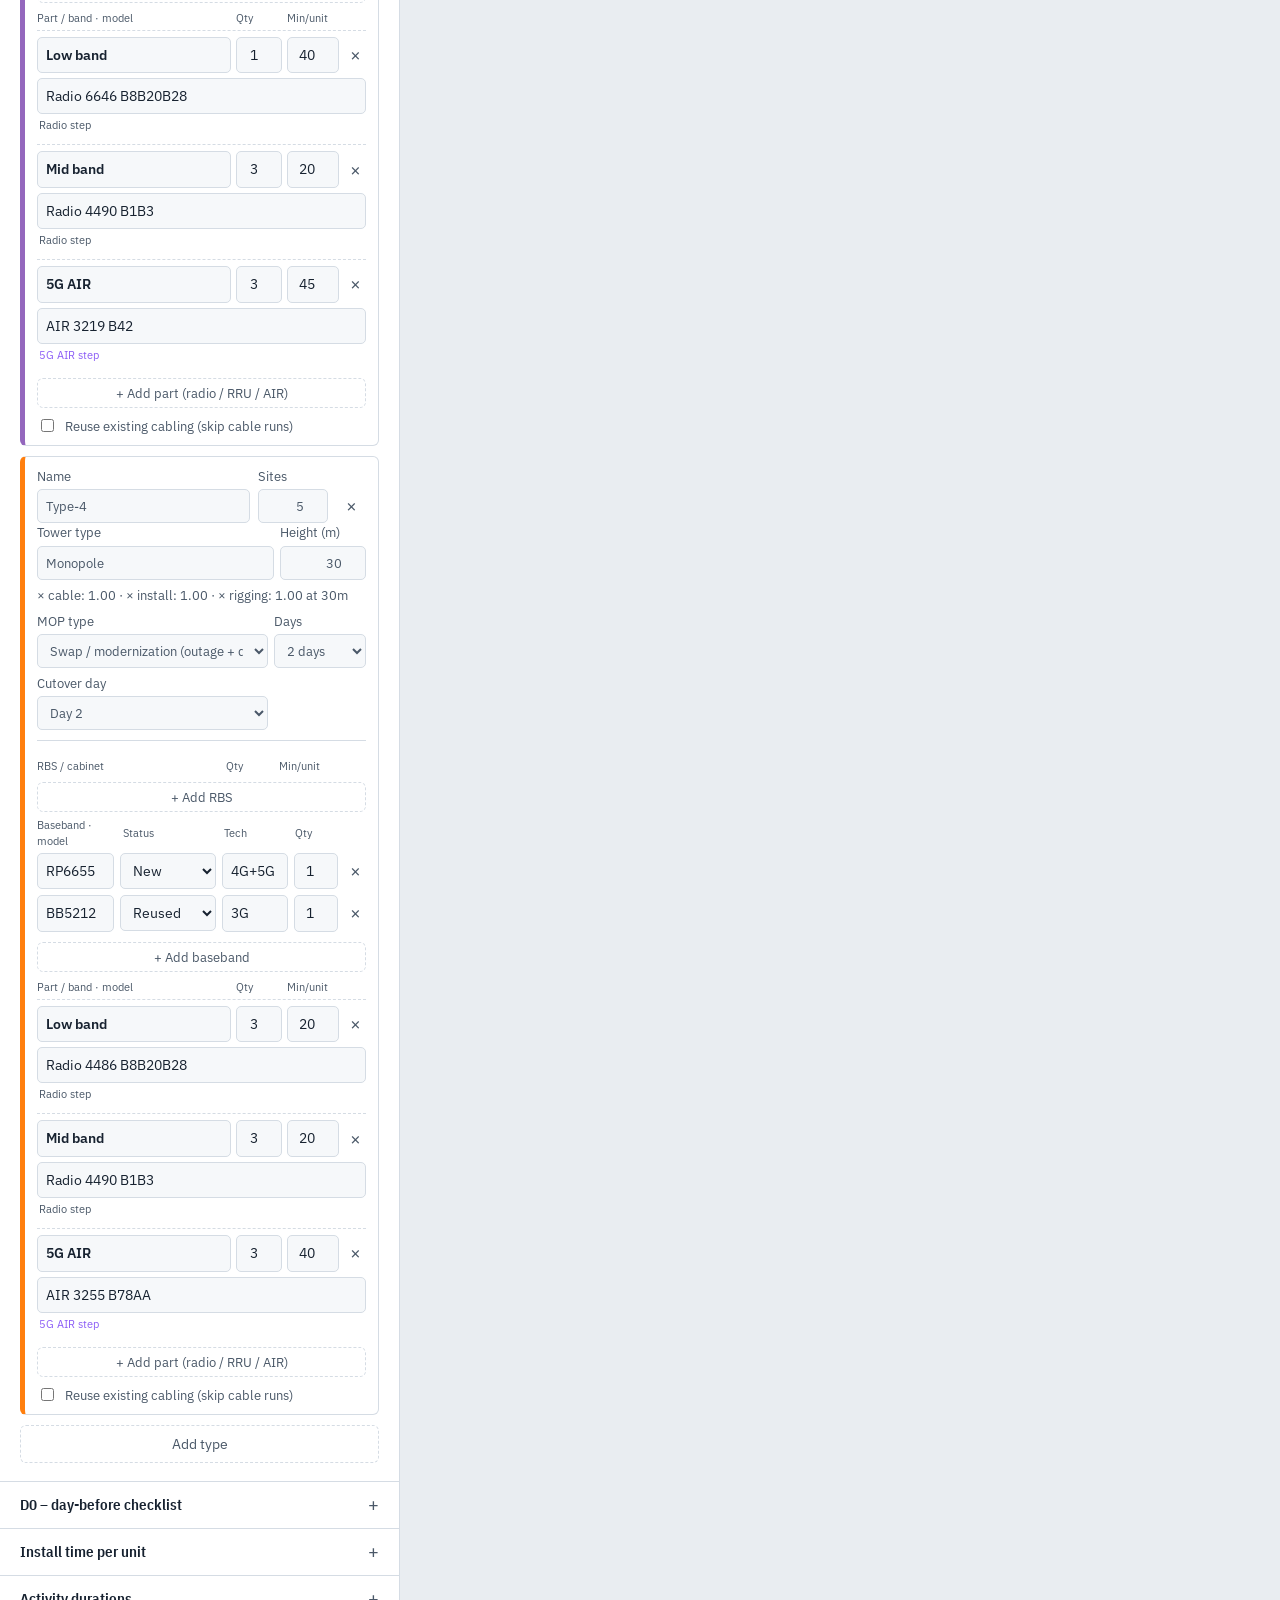
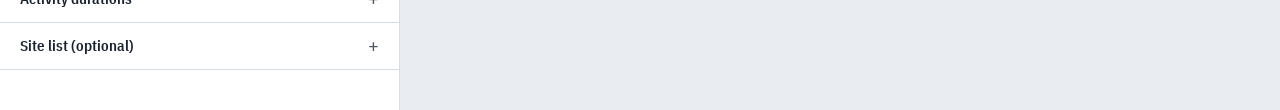
==== commit b150d4c3: "fix: cutover day per-type inside type card, allow Day 1 cutover - Move outageDay from global project" ====
--- a/index.html
+++ b/index.html
@@ -52,8 +52,7 @@
       <label class="f">Team on site (normal days)<input type="time" data-p="arrive"></label>
       <div class="f auto" id="cutLbl">Team on site – cutover day<output id="cutOut">–</output><small>auto: 1 h before outage</small></div>
       <label class="f">Approved outage start<input type="time" data-p="outStart"></label>
-      <label class="f ran-only">Cutover day<select data-p="outageDay"><option value="0">No outage</option><option value="1">Day 1</option><option value="2">Day 2</option><option value="3">Day 3</option><option value="4">Day 4</option></select></label>
-      <label class="f">Max outage allowed (h)<input type="number" min="0.5" max="12" step="0.5" data-p="outMax"></label>
+<label class="f">Max outage allowed (h)<input type="number" min="0.5" max="12" step="0.5" data-p="outMax"></label>
       <label class="f">Max hours per day<input type="number" min="4" max="16" step="0.5" data-p="maxHours"></label>
     </div>
   </div></details>
--- a/css/style.css
+++ b/css/style.css
@@ -125,6 +125,11 @@
 .rb,.rbh{grid-template-columns:1fr 48px 60px 22px}.rb{margin-bottom:6px}
 .uh.bbh{grid-template-columns:1fr 96px 66px 44px 22px}
 .rbs-bb-wrap{margin-top:10px;padding-top:10px;border-top:1px solid var(--line)}
+.gsm-wrap{margin-top:10px;padding-top:10px;border-top:1px solid var(--line)}
+.uh.gsmh{grid-template-columns:1fr 52px 80px 46px 52px 52px 22px}
+.gsm{display:grid;grid-template-columns:1fr 52px 80px 46px 52px 52px 22px;gap:5px;align-items:center;margin-bottom:4px}
+.gsm>*{min-width:0}
+.gsm-hide{opacity:.35;pointer-events:none}
 .add.sm{padding:5px;font-size:12.5px;margin-top:4px}
 
 body[data-mode="TRM"] .ran-only{display:none!important}
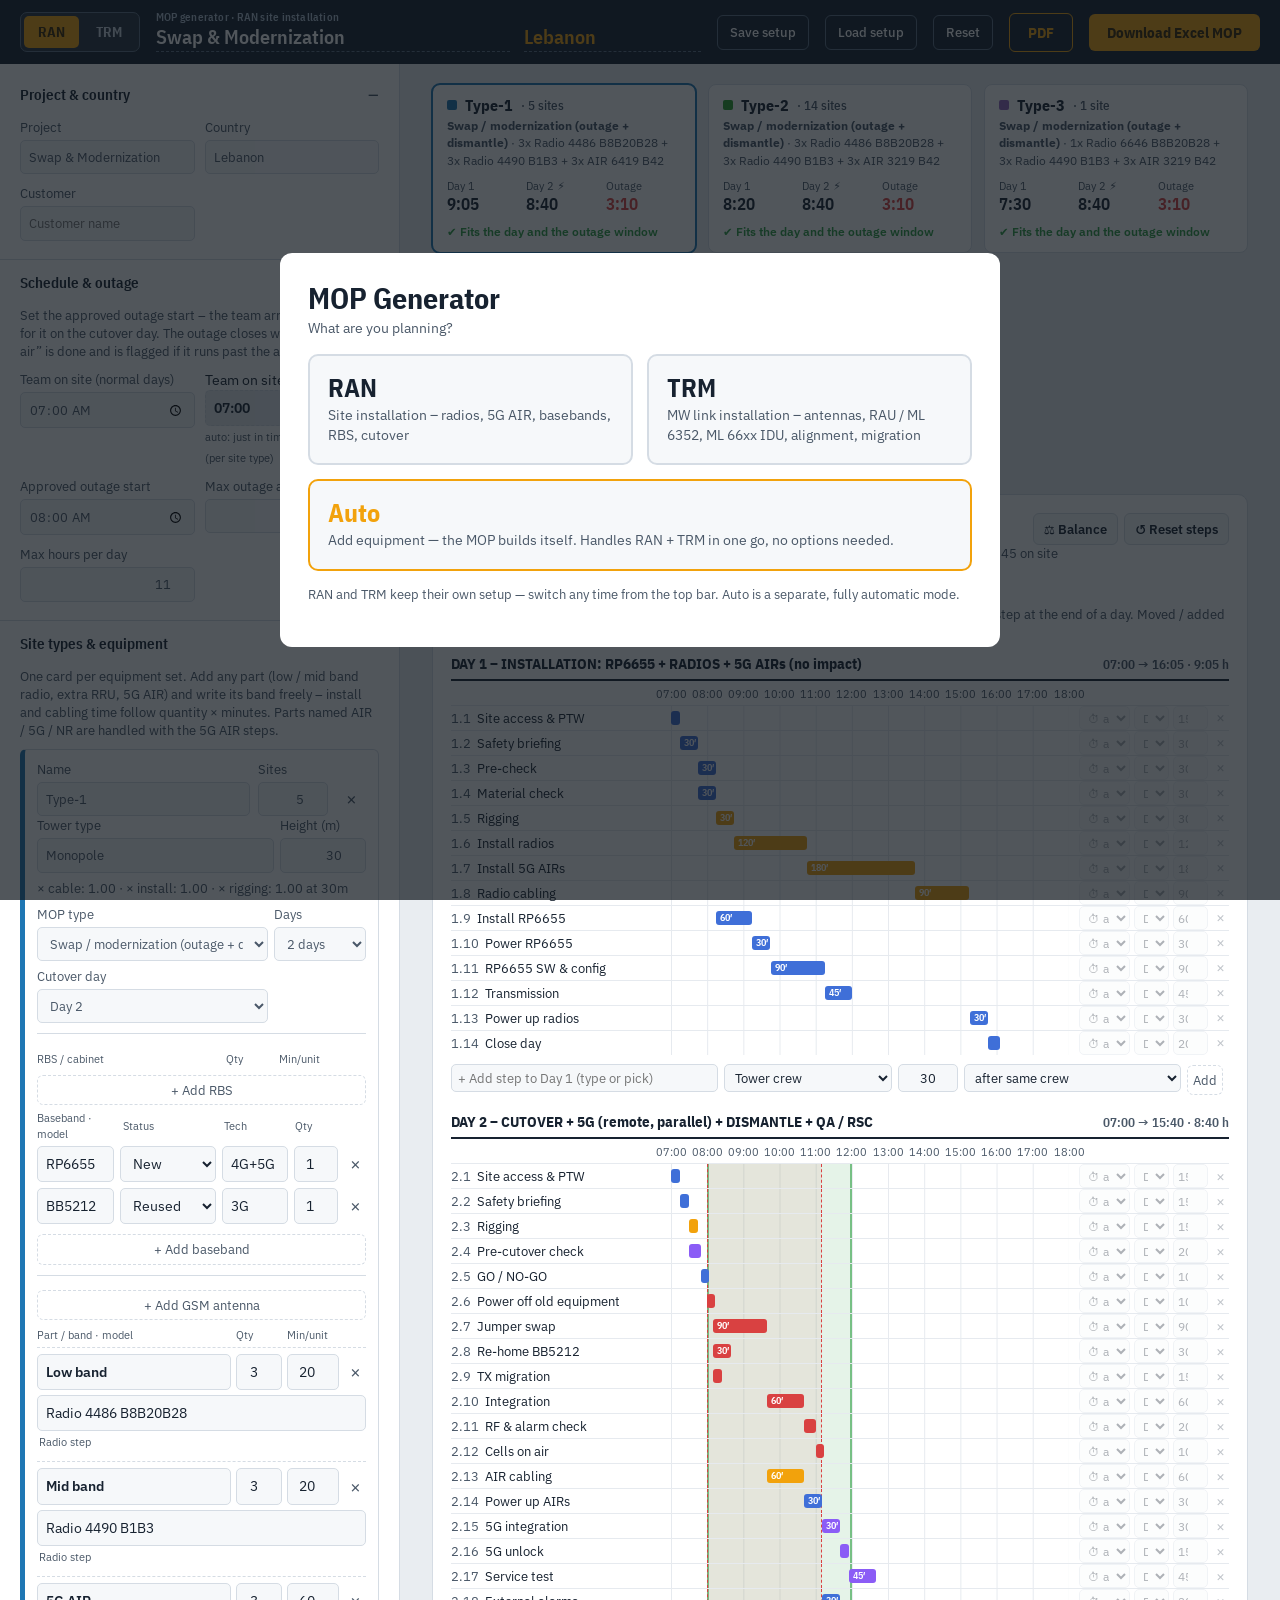
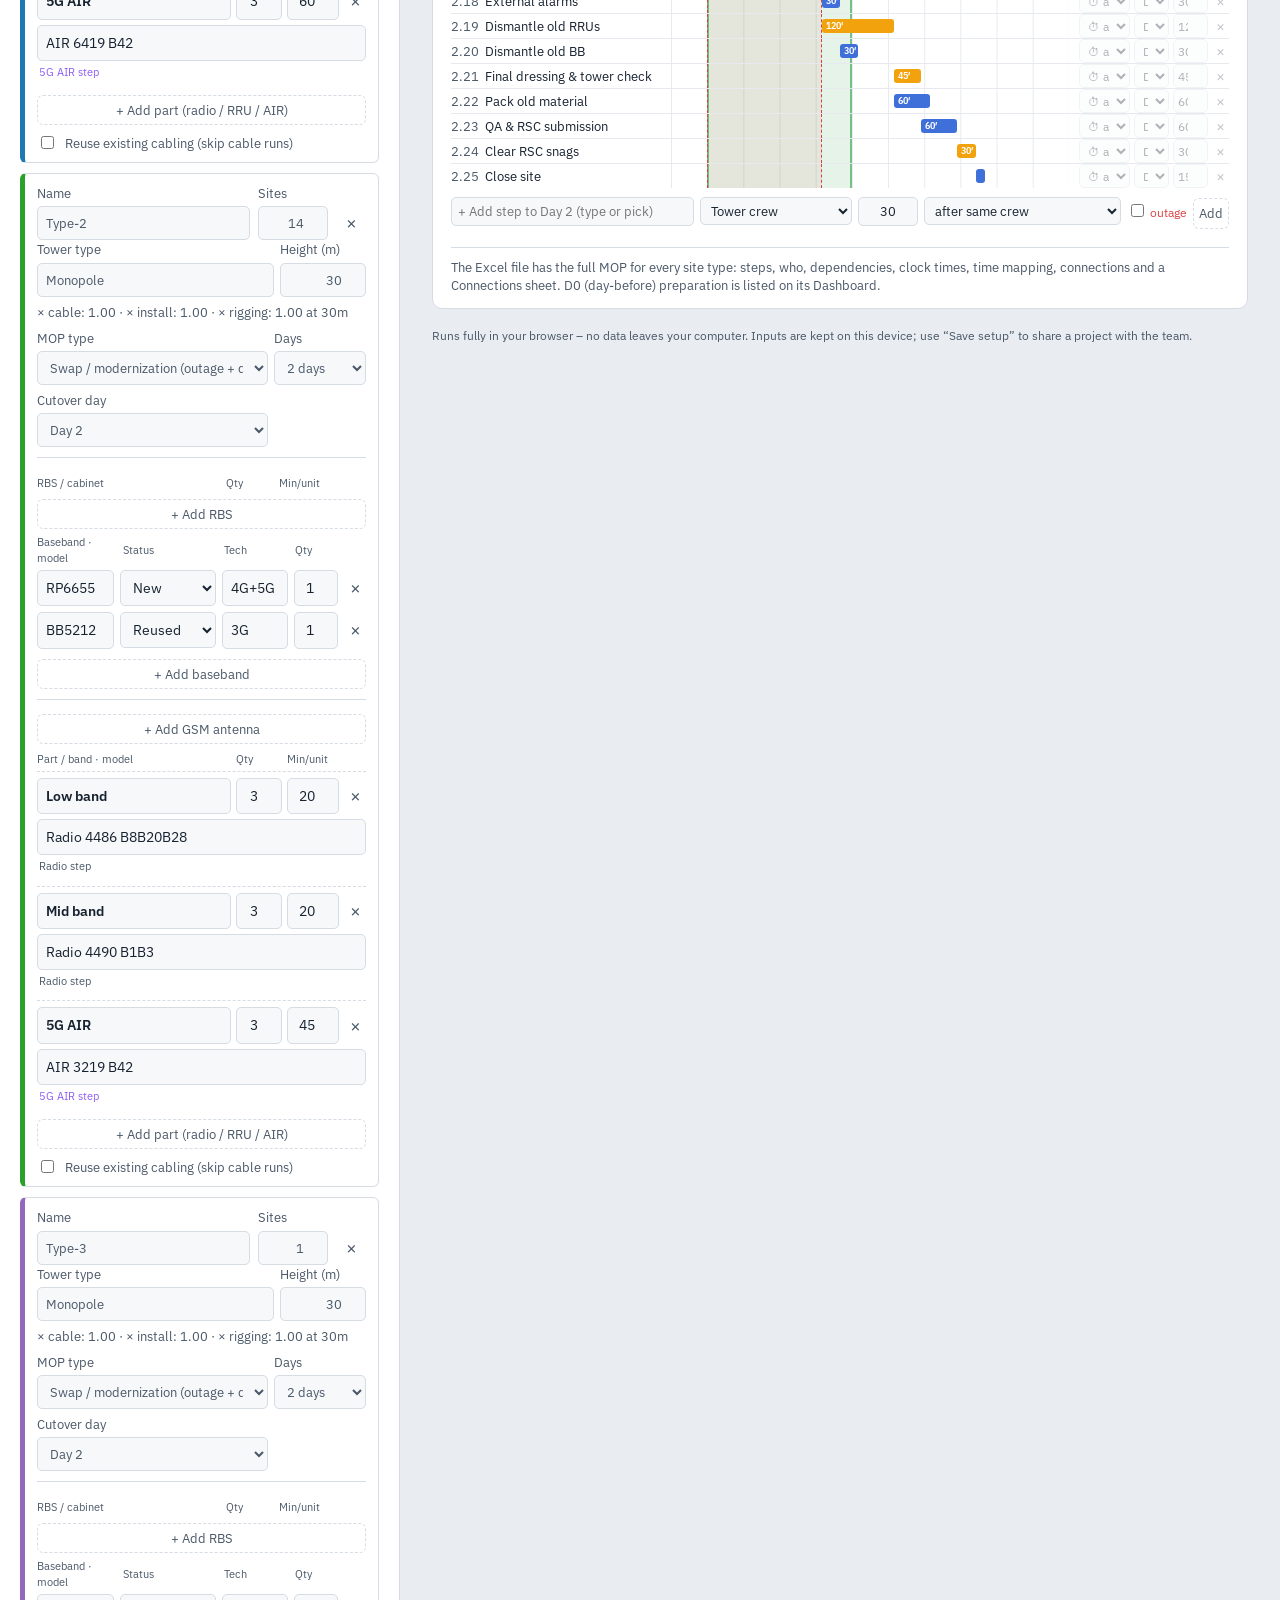
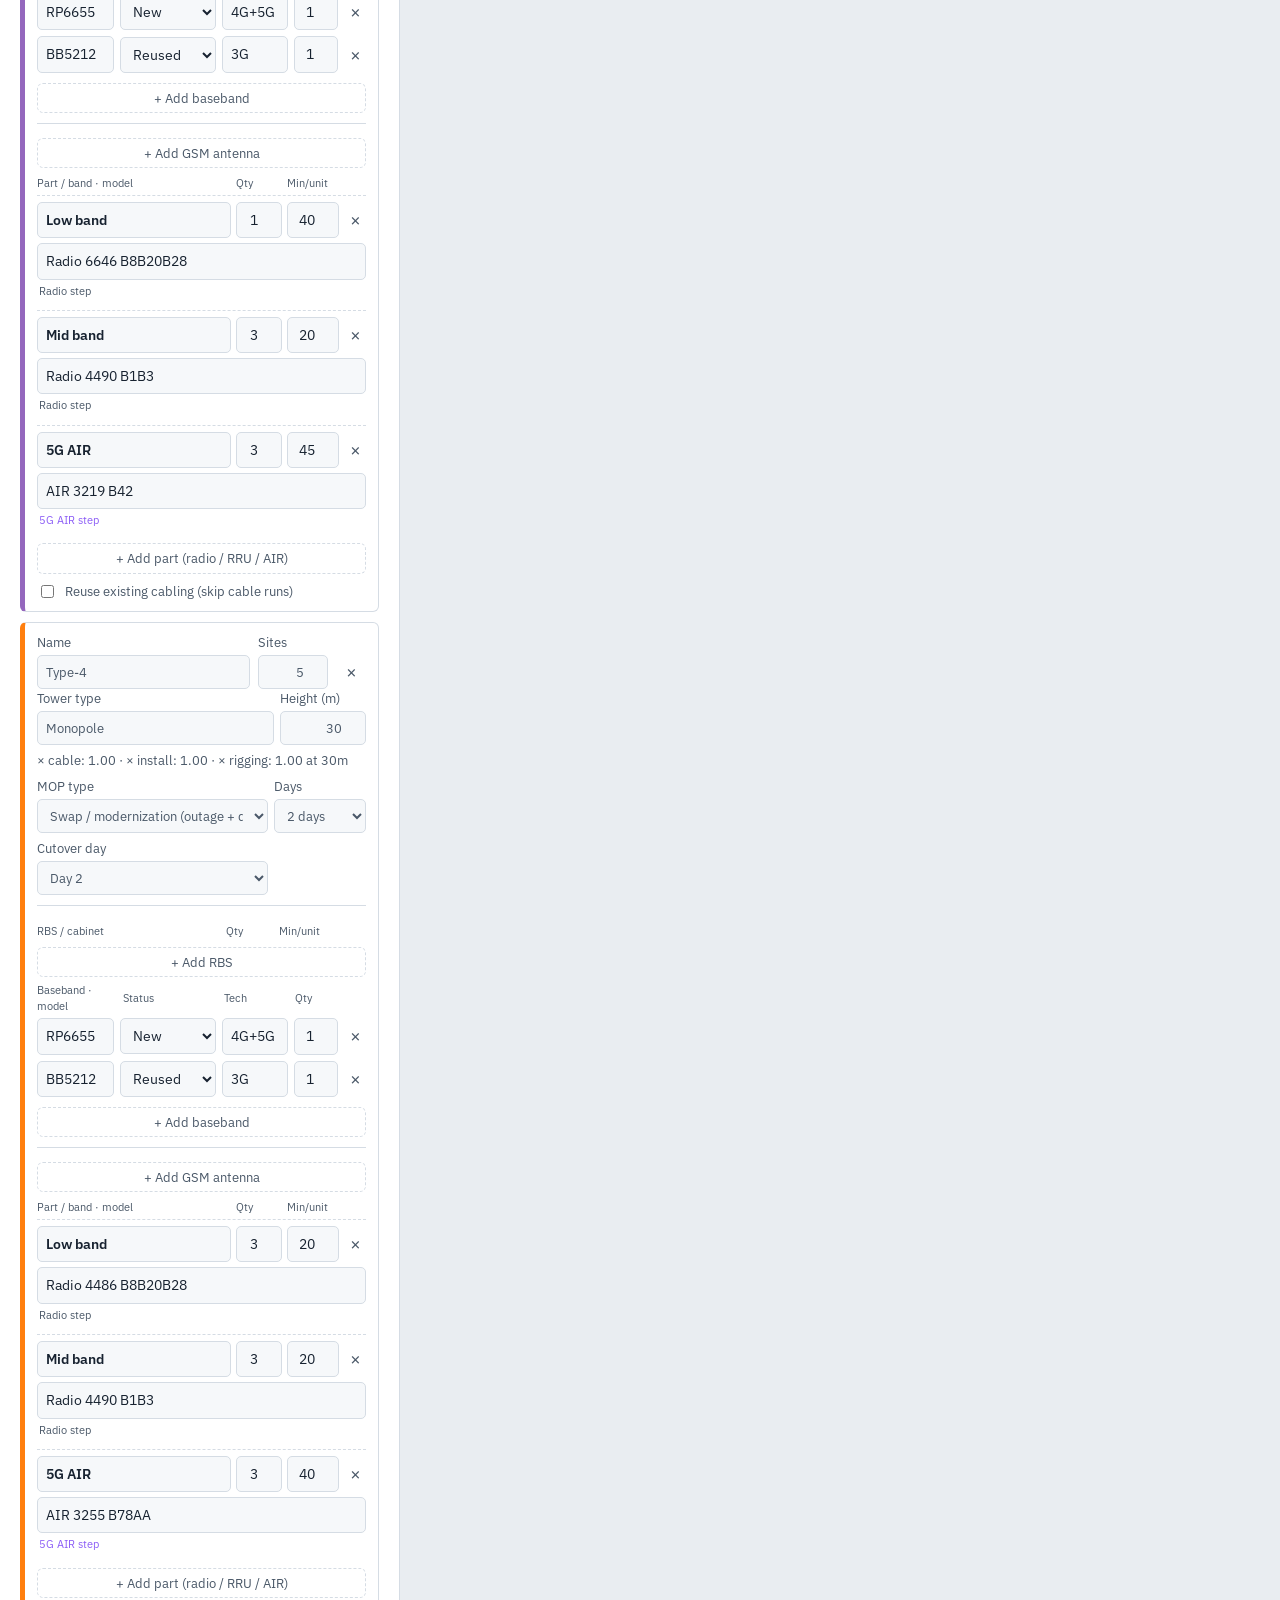
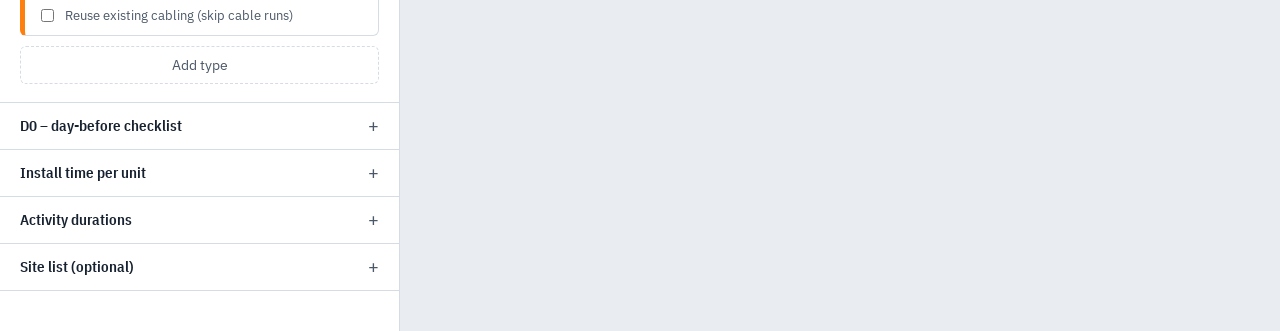
==== commit ec114091: "Add Auto MOP mode — standalone fully-automatic RAN+TRM generator - New auto.html: standalone page ac" ====
--- a/index.html
+++ b/index.html
@@ -21,8 +21,9 @@
     <div class="choices">
       <button class="choice" data-mode="RAN"><b>RAN</b><span>Site installation – radios, 5G AIR, basebands, RBS, cutover</span></button>
       <button class="choice" data-mode="TRM"><b>TRM</b><span>MW link installation – antennas, RAU / ML 6352, ML 66xx IDU, alignment, migration</span></button>
+      <a class="choice auto-choice" href="auto.html"><b>Auto</b><span>Add equipment — the MOP builds itself. Handles RAN + TRM in one go, no options needed.</span></a>
     </div>
-    <p class="hint">You can switch any time from the top bar. Each part keeps its own setup.</p>
+    <p class="hint">RAN and TRM keep their own setup — switch any time from the top bar. Auto is a separate, fully automatic mode.</p>
   </div>
 </div>
 <header class="bar">
--- a/css/style.css
+++ b/css/style.css
@@ -126,8 +126,8 @@
 .uh.bbh{grid-template-columns:1fr 96px 66px 44px 22px}
 .rbs-bb-wrap{margin-top:10px;padding-top:10px;border-top:1px solid var(--line)}
 .gsm-wrap{margin-top:10px;padding-top:10px;border-top:1px solid var(--line)}
-.uh.gsmh{grid-template-columns:1fr 52px 80px 46px 52px 52px 22px}
-.gsm{display:grid;grid-template-columns:1fr 52px 80px 46px 52px 52px 22px;gap:5px;align-items:center;margin-bottom:4px}
+.uh.gsmh{grid-template-columns:1fr 80px 80px 46px 52px 52px 22px}
+.gsm{display:grid;grid-template-columns:1fr 80px 80px 46px 52px 52px 22px;gap:5px;align-items:center;margin-bottom:4px}
 .gsm>*{min-width:0}
 .gsm-hide{opacity:.35;pointer-events:none}
 .add.sm{padding:5px;font-size:12.5px;margin-top:4px}
@@ -147,6 +147,8 @@
 .choice{text-align:left;border:2px solid var(--line);background:var(--field);border-radius:10px;padding:18px;cursor:pointer;display:flex;flex-direction:column;gap:6px;color:var(--ink)}
 .choice:hover{border-color:var(--amber)}
 .choice b{font:700 26px/1 var(--cond)}.choice span{font-size:13.5px;color:var(--ink-2)}
+.choice.auto-choice{grid-column:1/-1;border-color:var(--amber);text-decoration:none}
+.choice.auto-choice b{color:var(--amber)}
 .opts{display:grid;grid-template-columns:1fr;gap:6px;margin-top:8px}
 .opts .chk{margin-top:0}
 .un .kind.ant{color:var(--amber)}.un .kind.idu{color:var(--blue)}
@@ -159,7 +161,7 @@
 .lane .ed{display:flex;gap:4px;align-items:center;justify-content:flex-end;opacity:.35;transition:opacity .15s}
 .lane:hover .ed,.lane .ed:focus-within{opacity:1}
 .lane .ed select,.lane .ed input{padding:2px 4px;font-size:11.5px;height:24px}
-.lane .ed select{width:52px}.lane .ed input{width:52px}
+.lane .ed select{width:52px}.lane .ed input{width:52px}.lane .ed select.atm{width:78px;color:var(--ink-2)}.lane .ed select.atm:not([value=""]):not(:invalid){color:var(--ink)}
 .lane .ed .x{font-size:15px;padding:0 4px}
 .tg{font-style:normal;font-size:10px;font-weight:700;margin-left:6px;padding:1px 5px;border-radius:3px}
 .tg.add{background:#D3F9D8;color:#2B8A3E}.tg.mvd{background:#E7F0FF;color:#3F6FD8}
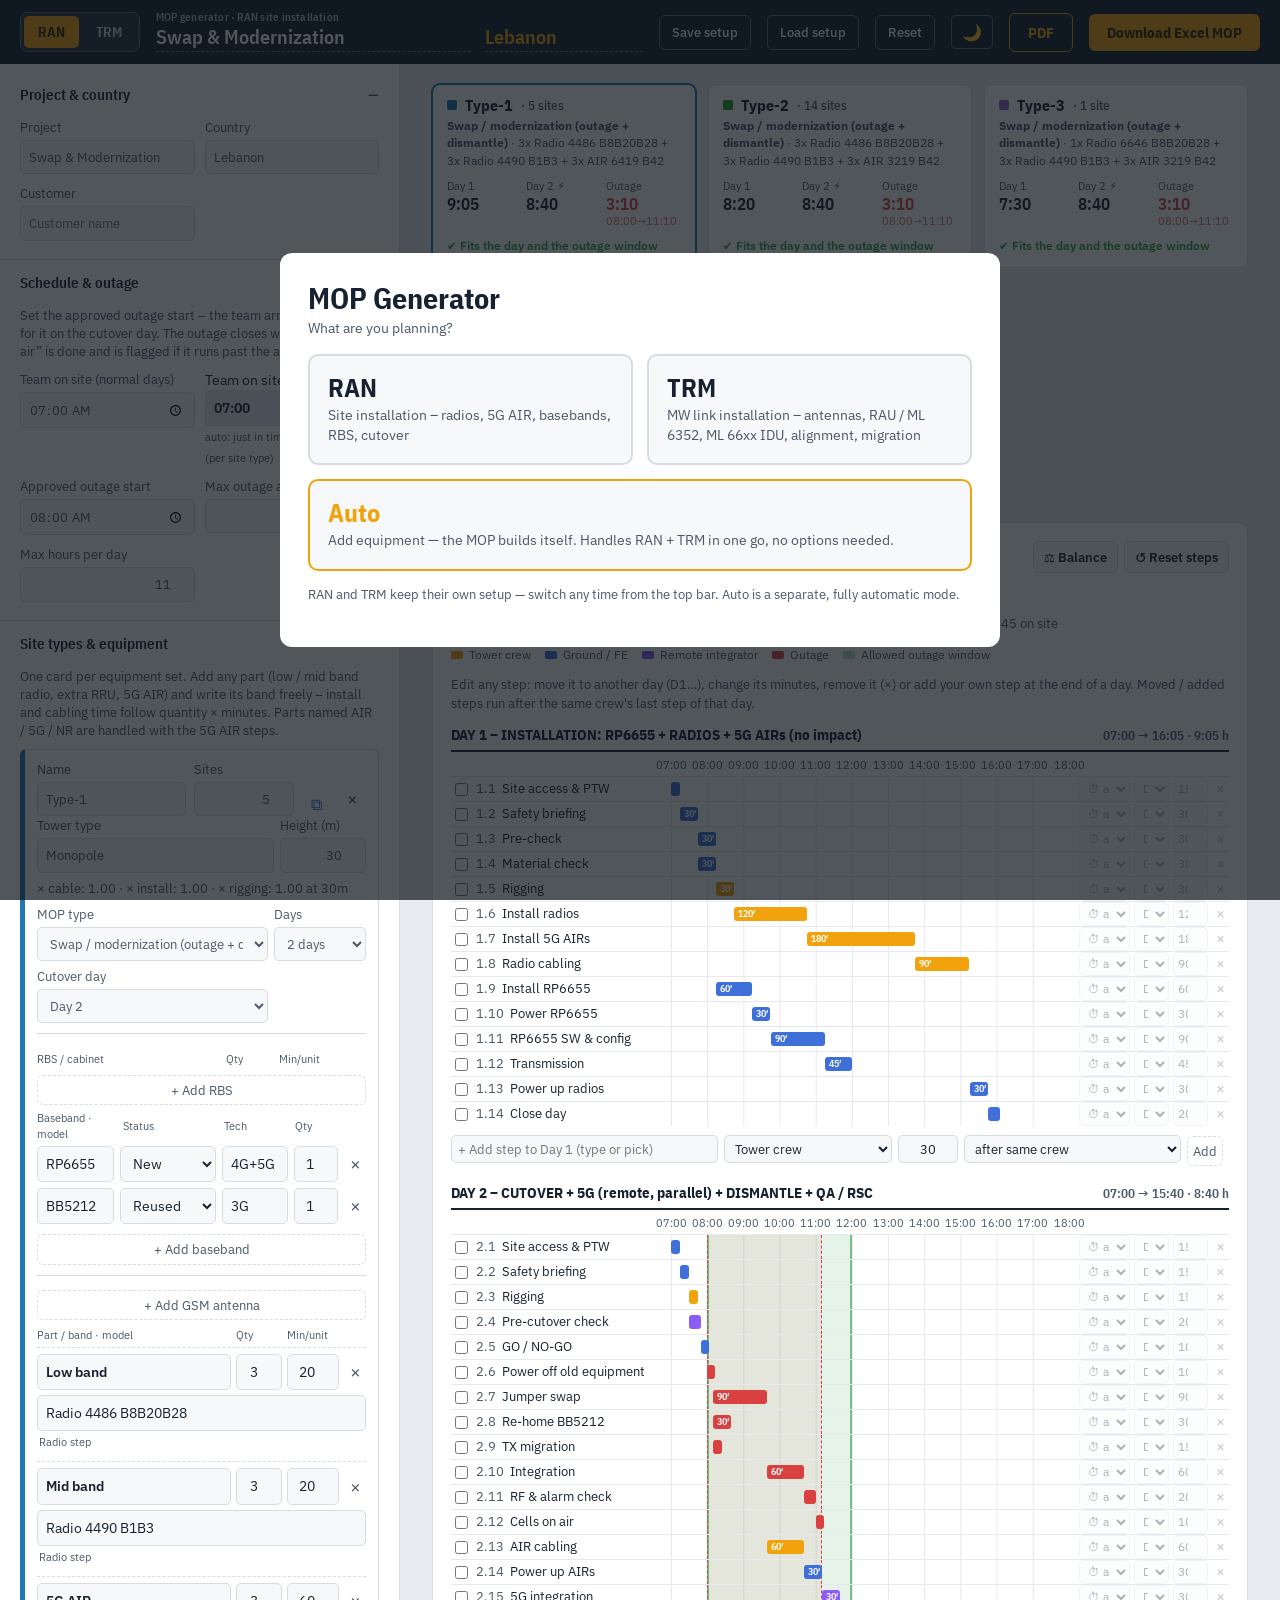
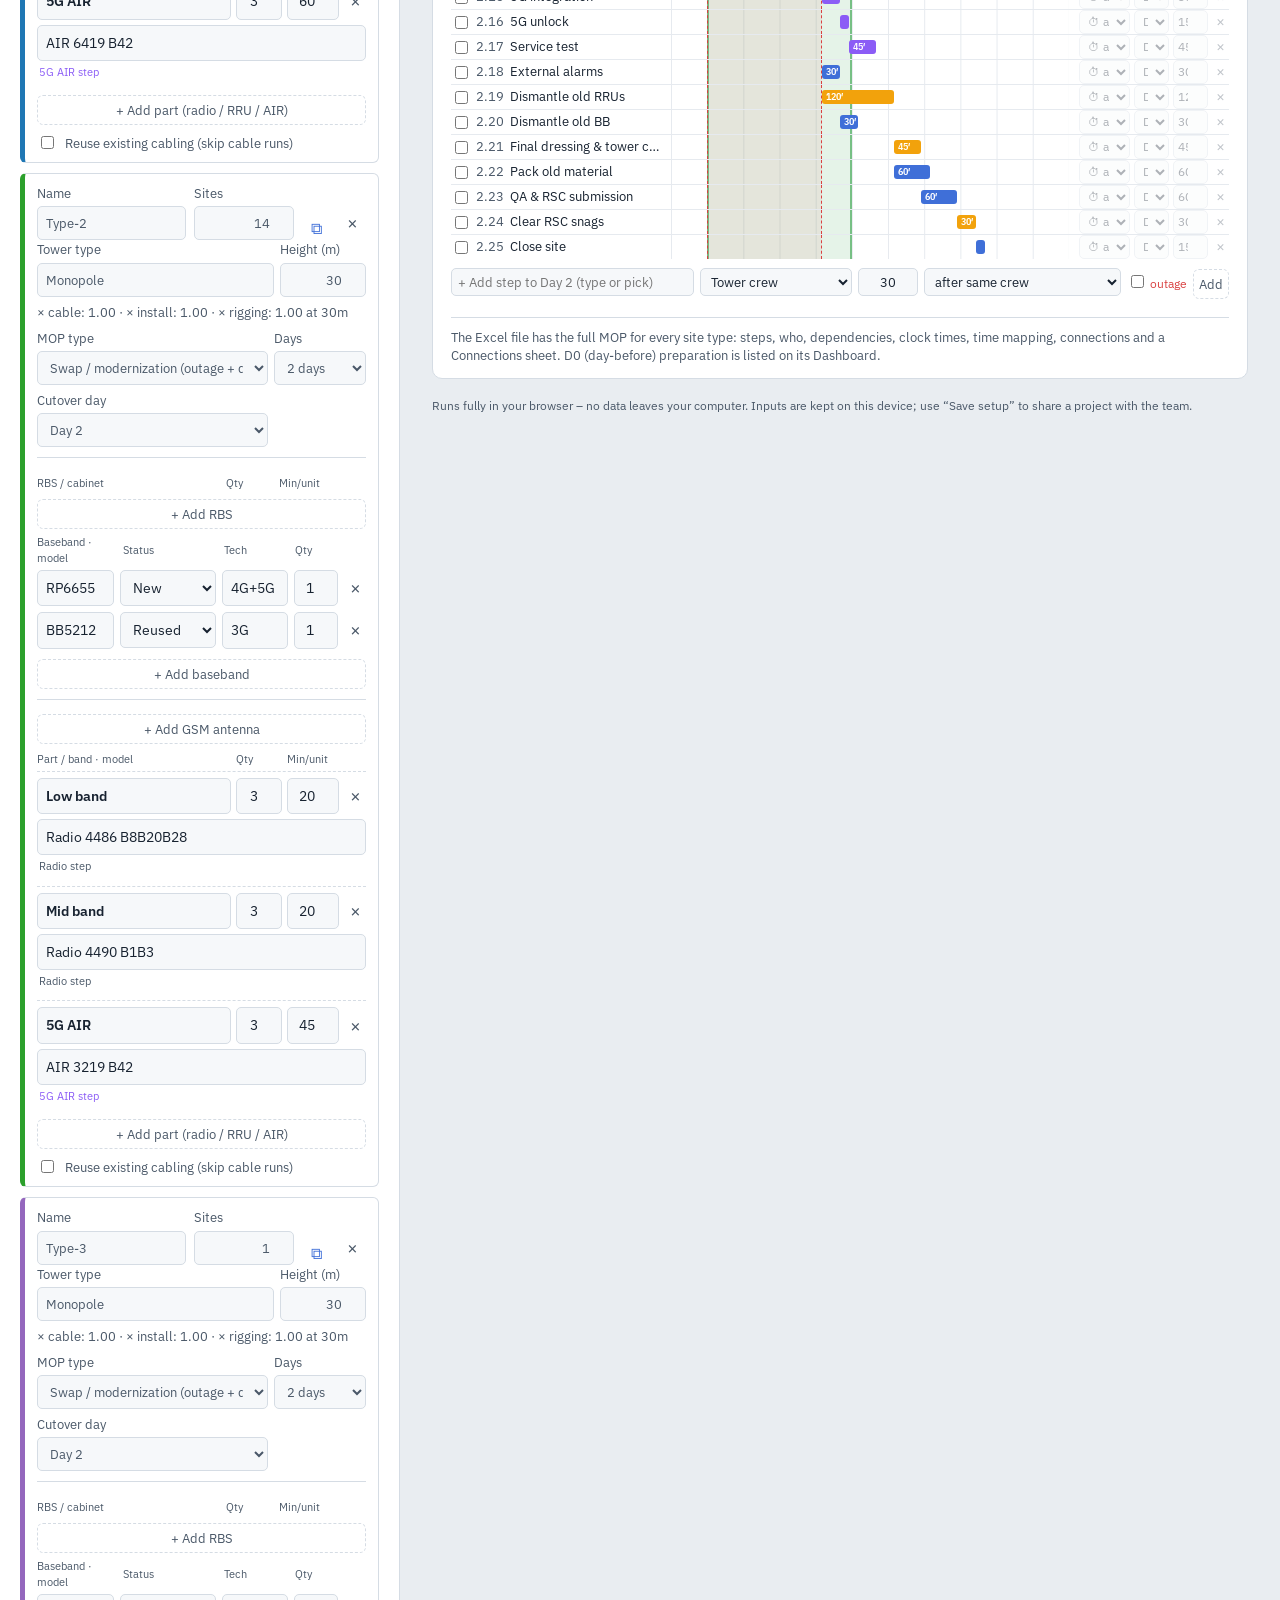
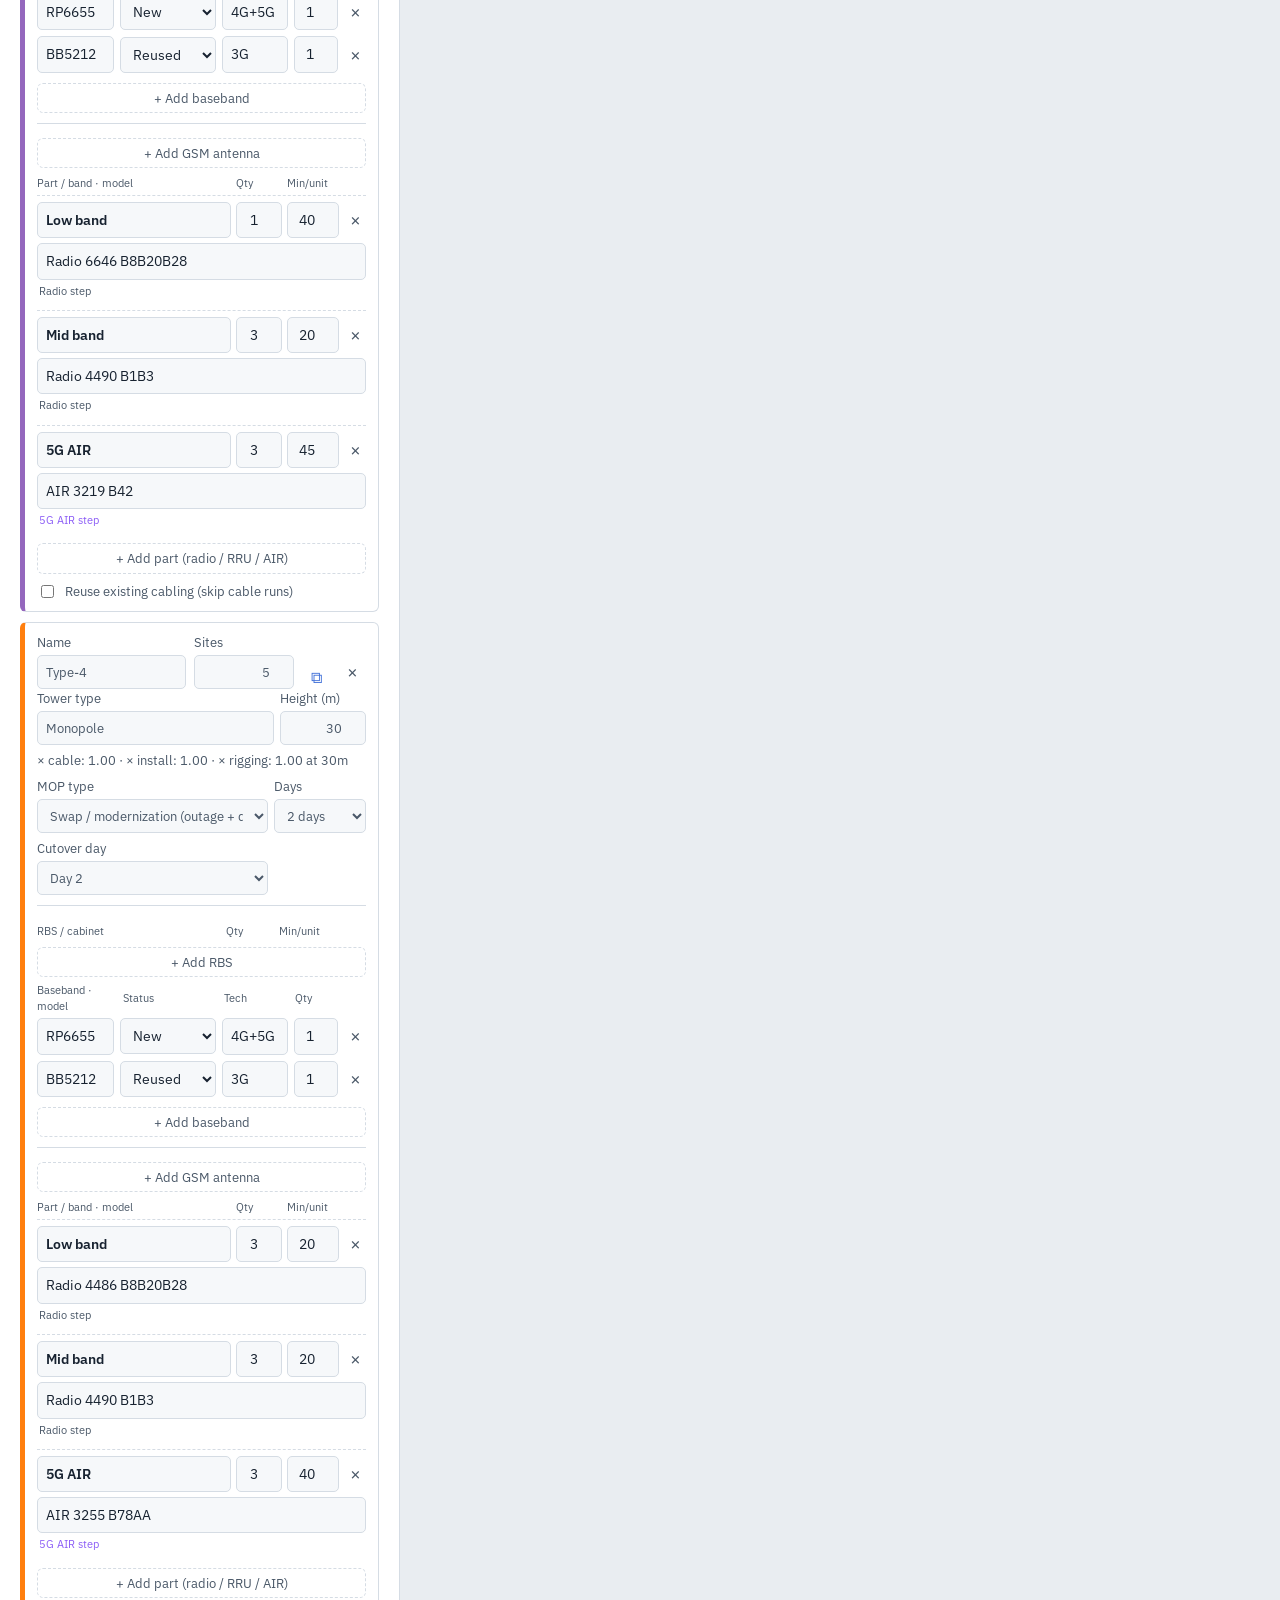
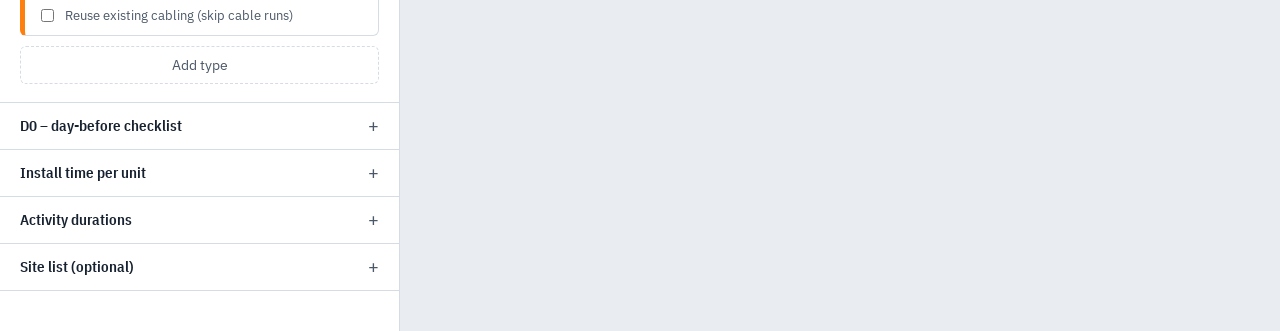
==== commit 37480c18: "Add duplicate type, field checklist, step search, dark mode toggle, completion tracking, outage time" ====
--- a/index.html
+++ b/index.html
@@ -34,6 +34,7 @@
   <button class="ghost" id="exp" title="Save all inputs as a file to share with the team">Save setup</button>
   <label class="ghost" id="impl" title="Load a setup file">Load setup<input type="file" id="imp" accept=".json,application/json" hidden></label>
   <button class="ghost" id="reset" title="Restore the default setup">Reset</button>
+  <button class="ghost" id="dmToggle" title="Toggle dark mode" aria-label="Toggle dark mode">🌙</button>
   <button class="gen alt" id="pdf" title="Short, easy-to-read MOP for the field team">PDF</button>
   <button class="gen" id="gen">Download Excel MOP</button>
 </header>
@@ -101,6 +102,7 @@
 <datalist id="stepLib"></datalist>
 
 <script src="vendor/exceljs.min.js"></script>
+<script src="vendor/qrcode.js"></script>
 <script src="vendor/jspdf.umd.min.js"></script>
 <script src="vendor/jspdf.plugin.autotable.min.js"></script>
 <script src="js/core.js"></script>
--- a/css/style.css
+++ b/css/style.css
@@ -17,7 +17,8 @@
 
 /* top bar */
 .bar{position:sticky;top:env(safe-area-inset-top,0px);z-index:5;display:flex;gap:16px;align-items:center;padding:12px 20px;background:var(--ink);color:#fff}
-[data-theme="dark"] .bar, :root:not([data-theme="light"]) .bar{}
+:root[data-theme="dark"] .bar{background:#0B1118;border-bottom:1px solid var(--line)}
+@media (prefers-color-scheme:dark){:root:not([data-theme="light"]) .bar{background:#0B1118;border-bottom:1px solid var(--line)}}
 .bar .mast{display:flex;flex-direction:column;min-width:0;flex:1}
 .bar .mast small{font:600 11px/1 var(--cond);letter-spacing:.02em;color:#AFC0D2}
 .bar input.pname{background:transparent;border:0;border-bottom:1px dashed #5E7185;color:#fff;font:600 20px/1.2 var(--cond);padding:2px 0;min-width:0;width:100%}
@@ -181,3 +182,49 @@
 .bgopts{padding:8px;background:var(--panel);border:1px solid var(--line);border-radius:8px;margin-top:4px;display:flex;flex-wrap:wrap;gap:8px;font-size:12.5px}
 .bgopts label{display:flex;align-items:center;gap:5px;cursor:pointer;white-space:nowrap}
 .balwrap{position:relative;display:inline-block}
+
+/* ── Duplicate button on type cards ── */
+.tcard .head{grid-template-columns:1fr 100px 28px 28px!important}
+.dup{background:none;border:0;color:var(--blue);font-size:16px;cursor:pointer;padding:4px;line-height:1}
+.dup:hover{color:var(--violet)}
+
+/* ── Dark mode toggle ── */
+#dmToggle{font-size:16px;padding:8px 10px;line-height:1}
+
+/* ── Outage time small ── */
+.tile dd.o small{display:block;font:400 11px/1.2 var(--cond);color:var(--red);opacity:.8;margin-top:1px}
+
+/* ── Timeline tools bar ── */
+.tl-tools{display:flex;gap:8px;align-items:center;margin-bottom:10px;flex-wrap:wrap}
+.step-srch{background:var(--field);border:1px solid var(--line);border-radius:5px;padding:5px 8px;font-size:12.5px;width:180px;color:var(--ink)}
+.ck-prg{font-size:12px;color:var(--ink-2);font-weight:600;white-space:nowrap}
+.ck-prg.ck-all{color:var(--green)}
+
+/* ── Field completion tracking ── */
+.ck-lbl{display:inline-flex;align-items:center;margin-right:5px;vertical-align:middle;cursor:pointer}
+.step-ck{width:13px;height:13px;cursor:pointer;accent-color:var(--green)}
+.lane.done .bar-a{opacity:.35;filter:saturate(0.2)}
+.lane.done .lb{text-decoration:line-through;color:var(--ink-2)}
+
+/* ── Checklist overlay ── */
+.ckl-overlay{position:fixed;inset:0;z-index:9000;background:var(--panel);overflow-y:auto;padding:24px 32px}
+.ckl-overlay h1{font:700 20px/1.1 var(--cond);margin:0 0 4px}
+.ckl-overlay .ckl-meta{font-size:12.5px;color:var(--ink-2);margin-bottom:16px}
+.ckl-overlay .ckl-day{margin-bottom:16px;page-break-inside:avoid}
+.ckl-overlay .ckl-day h2{font:700 14px/1.2 var(--cond);border-bottom:2px solid var(--ink);padding-bottom:4px;margin:0 0 8px}
+.ckl-overlay .ckl-step{display:flex;gap:10px;align-items:flex-start;padding:5px 0;border-bottom:1px solid var(--shade);font-size:13px}
+.ckl-overlay .ckl-step input[type=checkbox]{width:15px;height:15px;margin-top:2px;flex-shrink:0;accent-color:var(--green)}
+.ckl-overlay .ckl-step label{flex:1;cursor:pointer;line-height:1.4}
+.ckl-overlay .ckl-step label b{display:block}
+.ckl-overlay .ckl-step label span{font-size:11.5px;color:var(--ink-2);margin-right:12px}
+.ckl-overlay .ckl-step label small{display:block;font-size:11.5px;color:var(--red);margin-top:2px}
+.ckl-close{background:var(--ink);color:var(--paper);border:0;border-radius:6px;padding:9px 16px;font:700 13px var(--cond);cursor:pointer}
+.ckl-actions{display:flex;gap:8px;align-items:center;margin-bottom:16px}
+.ckl-print-btn{background:var(--amber);color:var(--amber-ink);border:0;border-radius:6px;padding:9px 16px;font:700 13px var(--cond);cursor:pointer}
+
+@media print{
+  body>*:not(#ckl-overlay){display:none!important}
+  #ckl-overlay{position:static;overflow:visible;padding:12px}
+  .ckl-actions{display:none!important}
+  .ckl-step input[type=checkbox]{-webkit-print-color-adjust:exact;print-color-adjust:exact}
+}
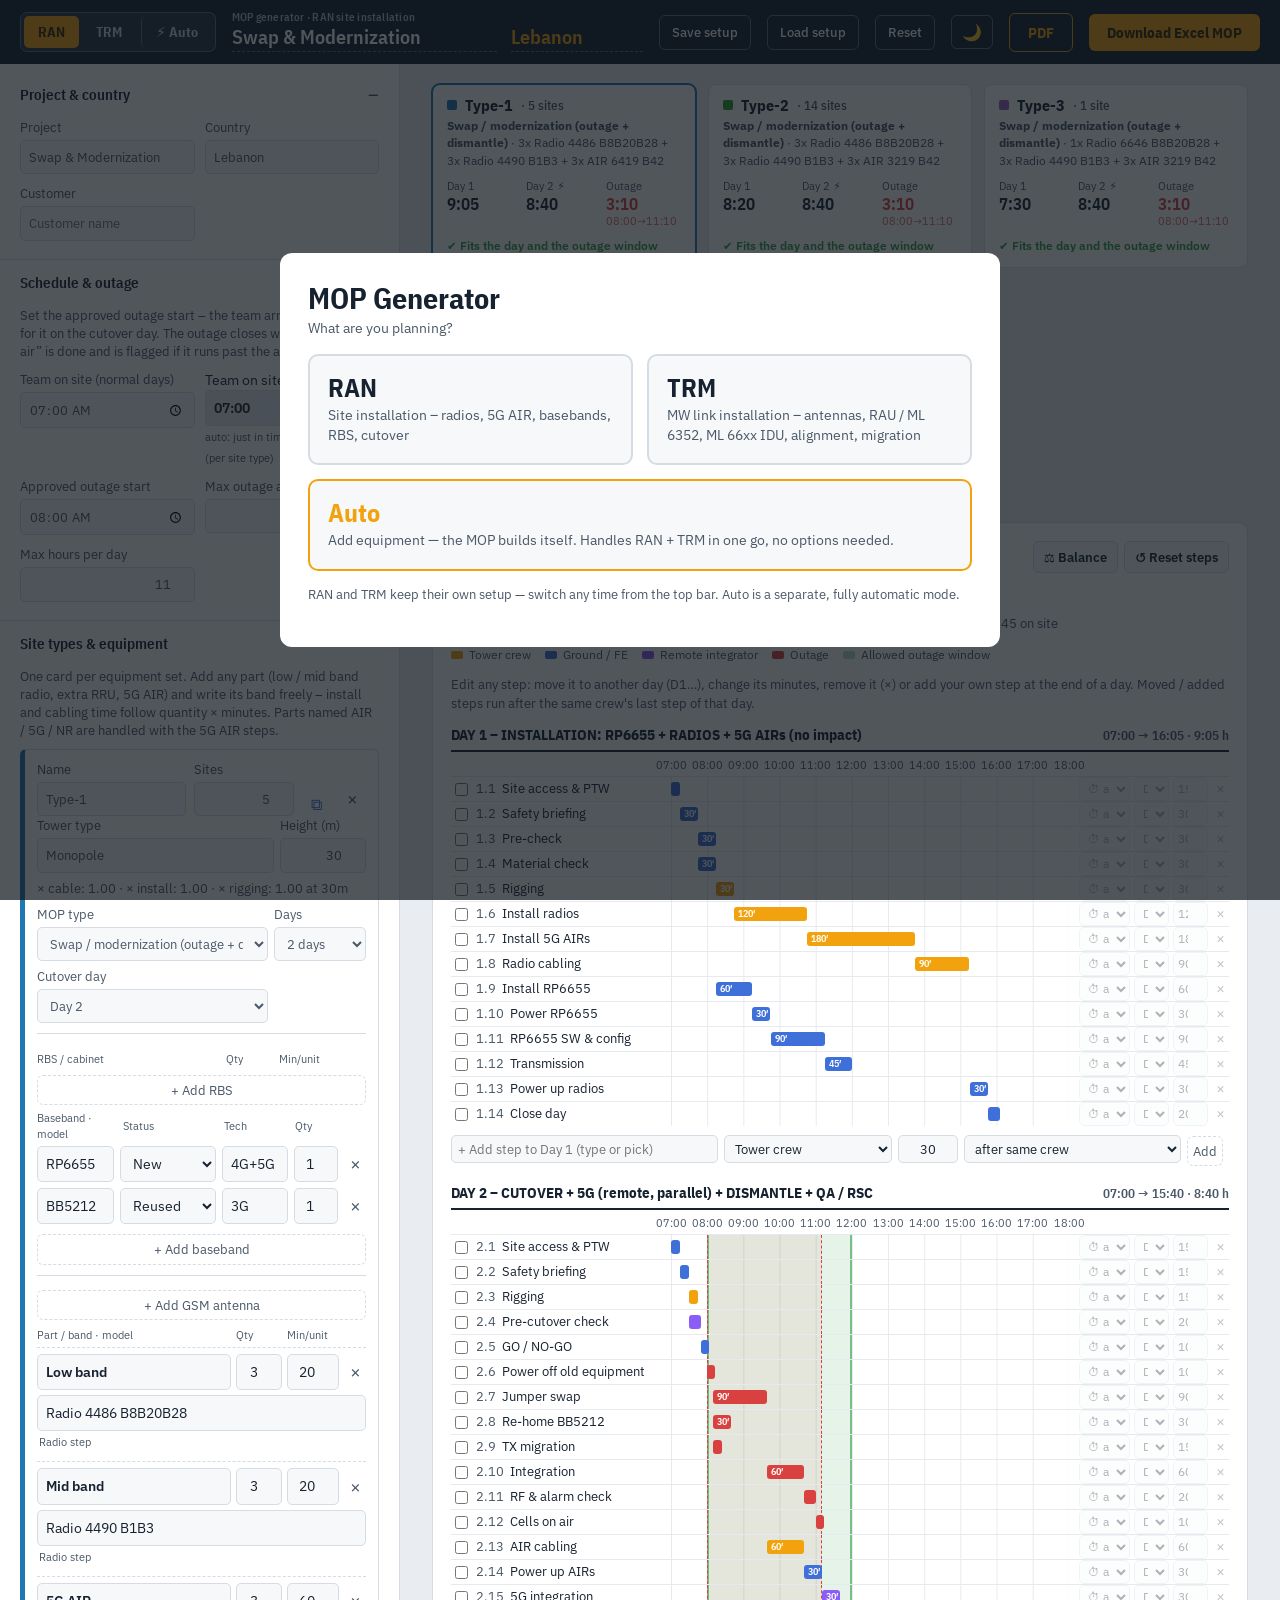
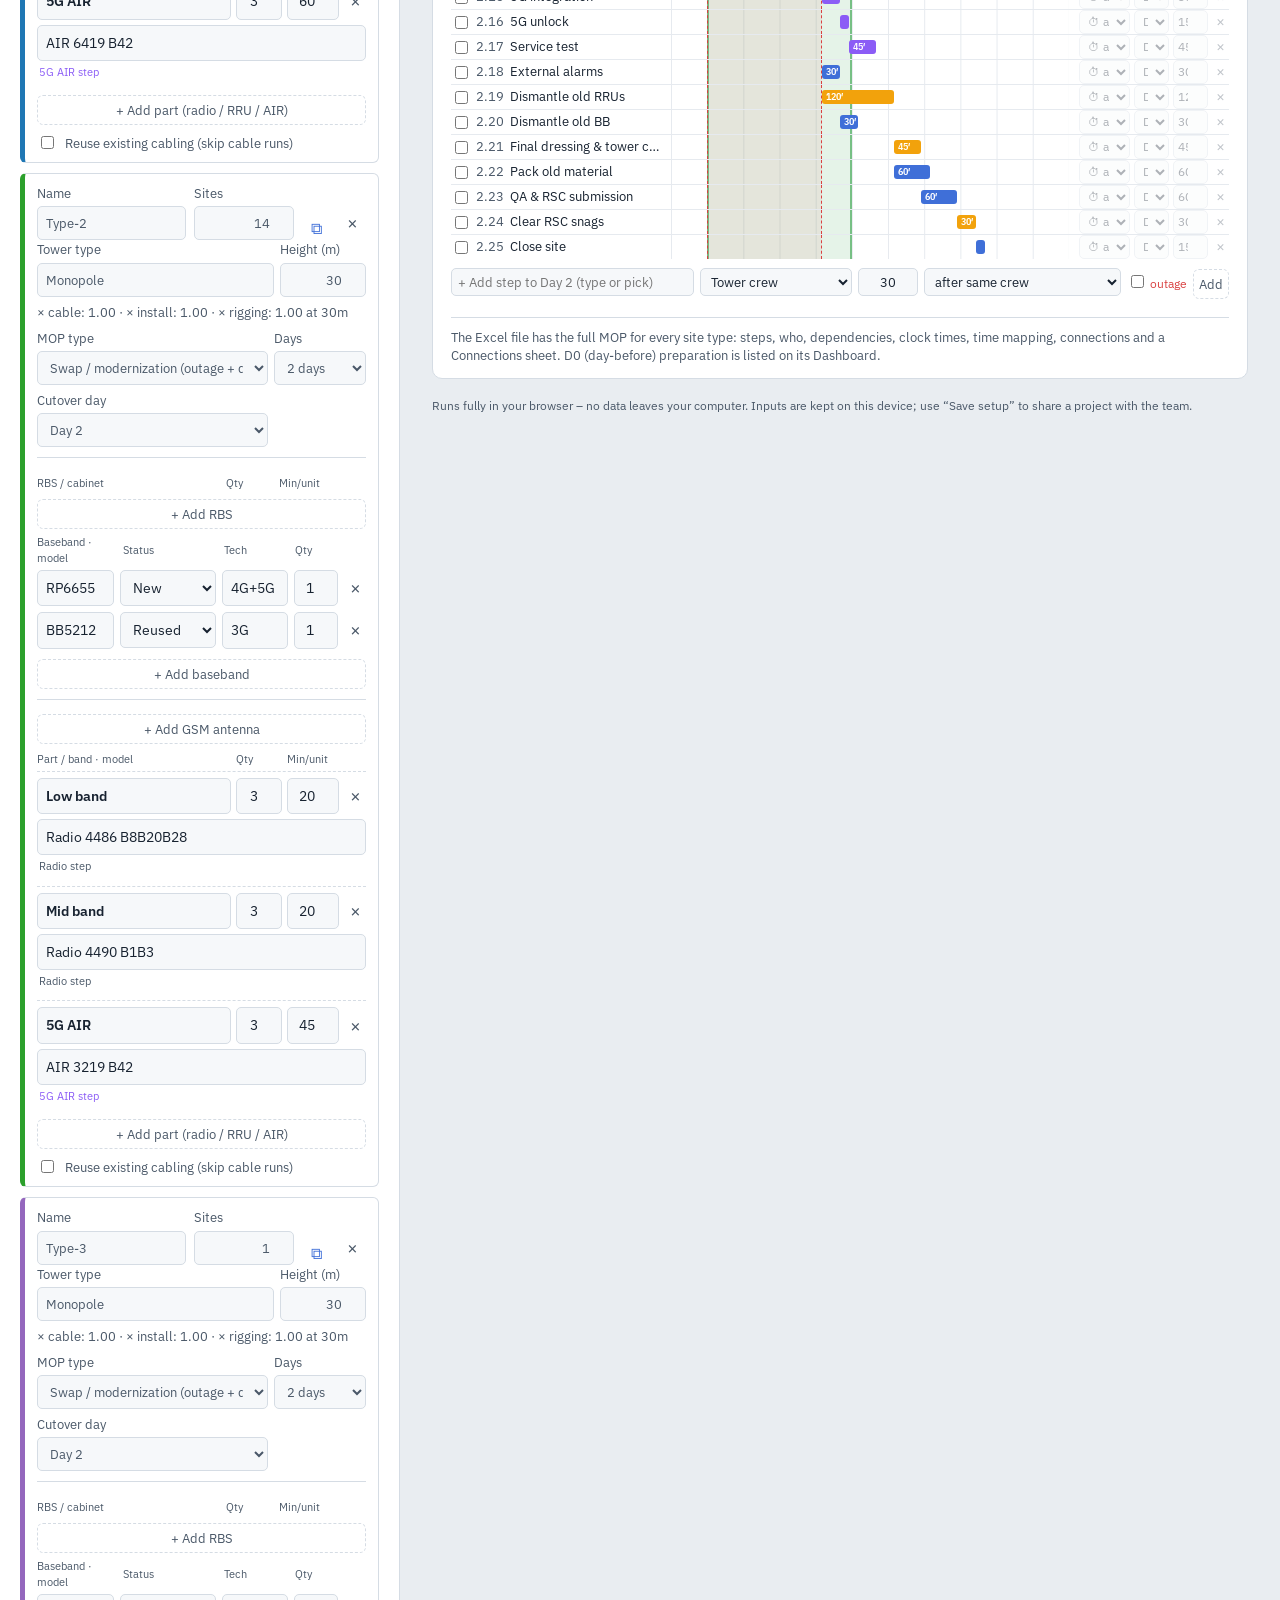
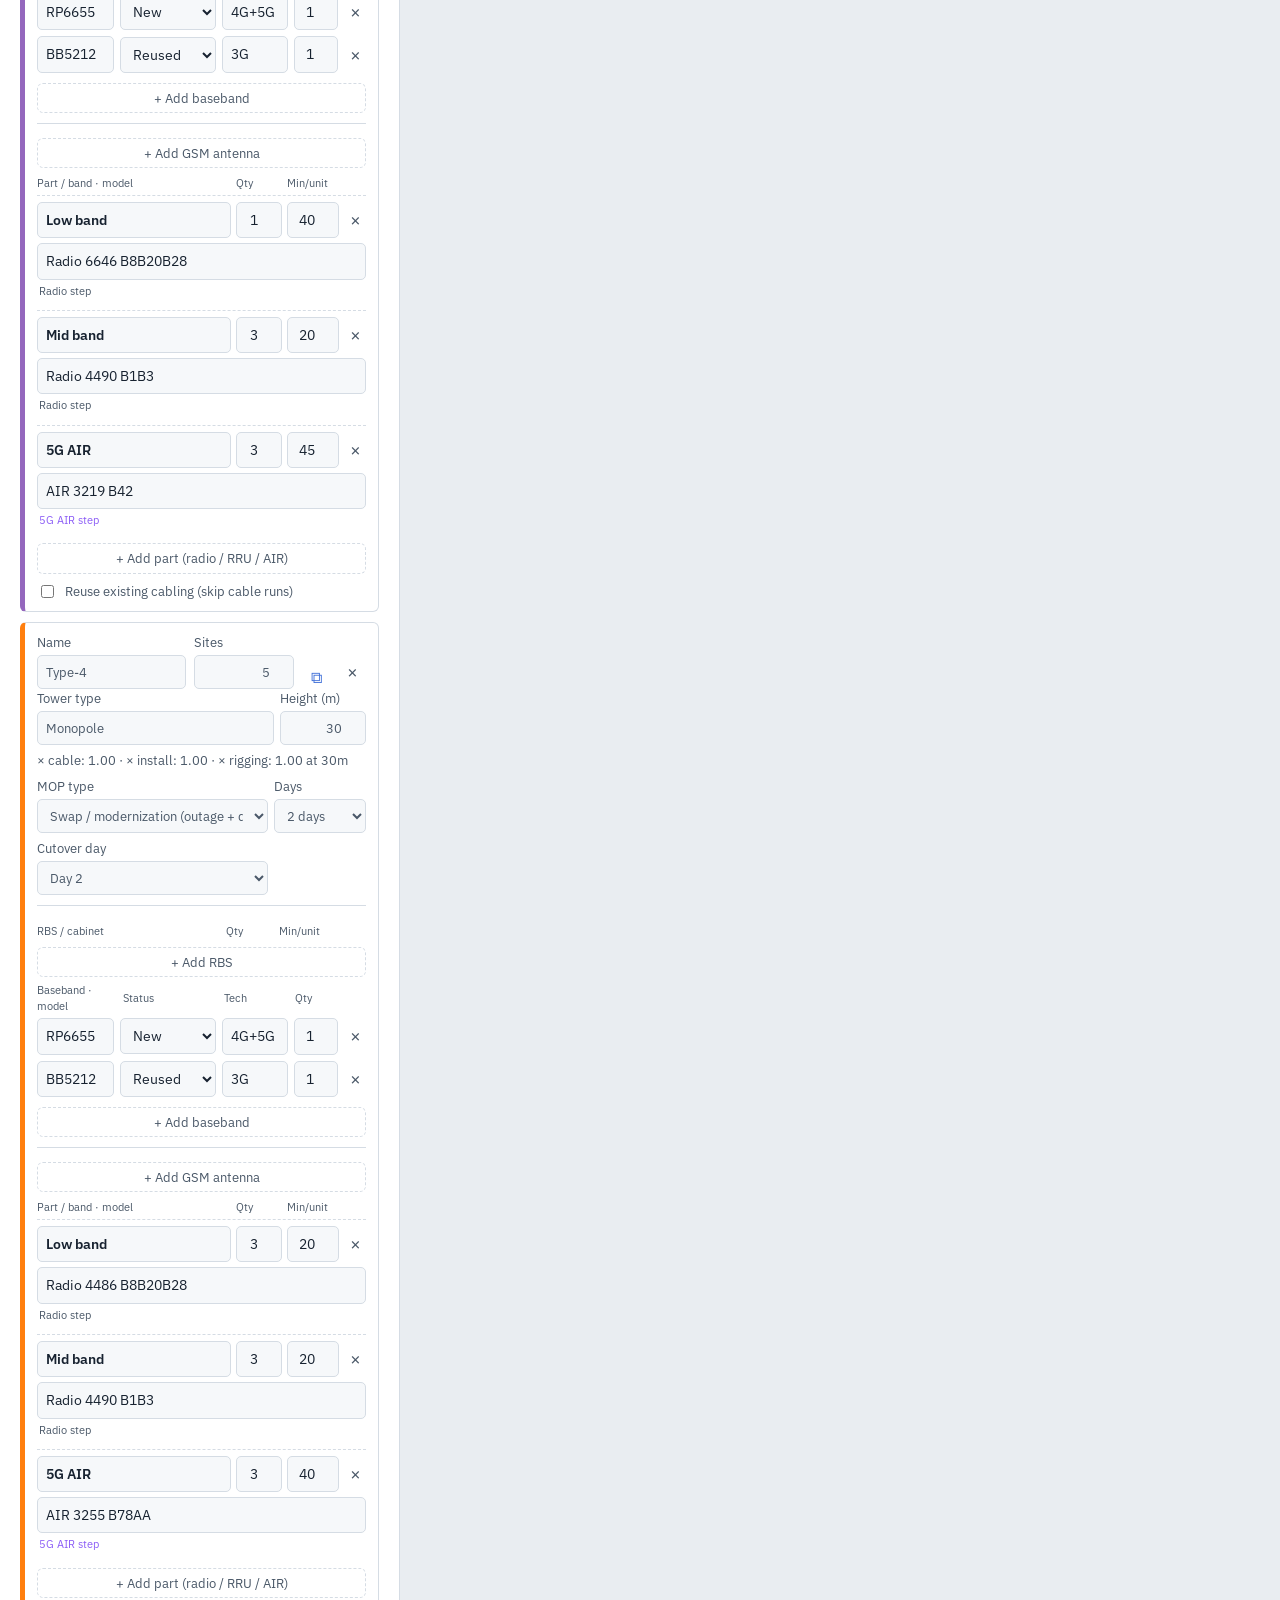
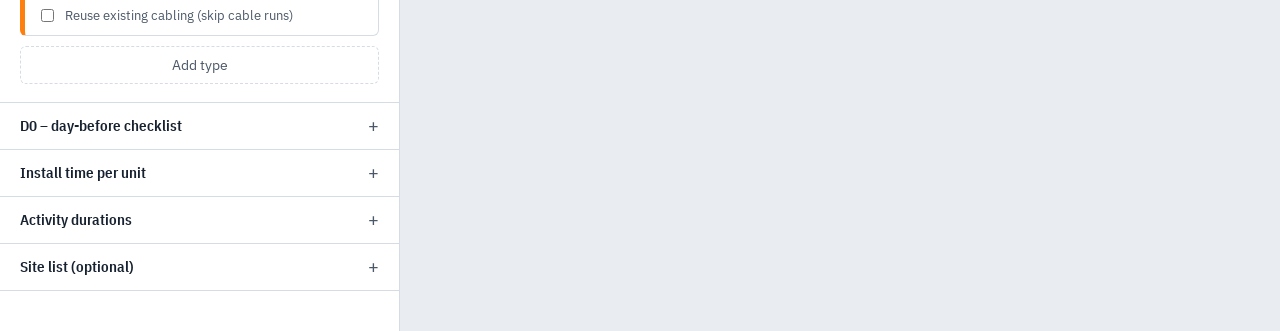
==== commit ec7efa51: "Add Auto button next to RAN / TRM in the top bar" ====
--- a/index.html
+++ b/index.html
@@ -27,7 +27,7 @@
   </div>
 </div>
 <header class="bar">
-  <div class="seg" role="tablist" aria-label="Domain"><button role="tab" data-mode="RAN">RAN</button><button role="tab" data-mode="TRM">TRM</button></div>
+  <div class="seg" role="tablist" aria-label="Domain"><button role="tab" data-mode="RAN">RAN</button><button role="tab" data-mode="TRM">TRM</button><a class="seg-auto" href="auto.html" title="Auto: type, speak or upload a file – the MOP builds itself">⚡ Auto</a></div>
   <div class="mast"><small id="mastSub">MOP generator · site installation</small>
     <div class="titles"><input class="pname" id="pname" data-p="name" aria-label="Project name"><input class="pname cty" data-p="country" list="countries" aria-label="Country" placeholder="Country"></div></div>
   <datalist id="countries"><option>Lebanon</option><option>Egypt</option><option>Saudi Arabia</option><option>United Arab Emirates</option><option>Jordan</option><option>Oman</option><option>Qatar</option><option>Kuwait</option><option>Bahrain</option><option>Iraq</option><option>Palestine</option><option>Türkiye</option><option>South Africa</option><option>Angola</option><option>Zambia</option><option>Kenya</option><option>Nigeria</option><option>Morocco</option><option>Djibouti</option></datalist>
--- a/css/style.css
+++ b/css/style.css
@@ -138,6 +138,8 @@
 .seg{display:inline-flex;background:rgba(255,255,255,.08);border:1px solid #5E7185;border-radius:7px;padding:3px;gap:3px}
 .seg button{background:transparent;border:0;color:#C9D3DE;font:700 14px/1 var(--cond);padding:9px 14px;border-radius:5px;cursor:pointer}
 .seg button[aria-selected="true"]{background:var(--amber);color:var(--amber-ink)}
+.seg .seg-auto{display:inline-flex;align-items:center;color:#C9D3DE;font:700 14px/1 var(--cond);padding:9px 14px;border-radius:5px;text-decoration:none;border-left:1px solid #5E7185;margin-left:2px}
+.seg .seg-auto:hover{background:rgba(242,162,12,.15);color:var(--amber)}
 .start{position:fixed;inset:0;z-index:20;background:rgba(15,21,28,.72);display:grid;place-items:center;padding:20px}
 .start[hidden]{display:none}
 .startbox{background:var(--panel);color:var(--ink);border-radius:12px;max-width:720px;width:100%;padding:28px}
